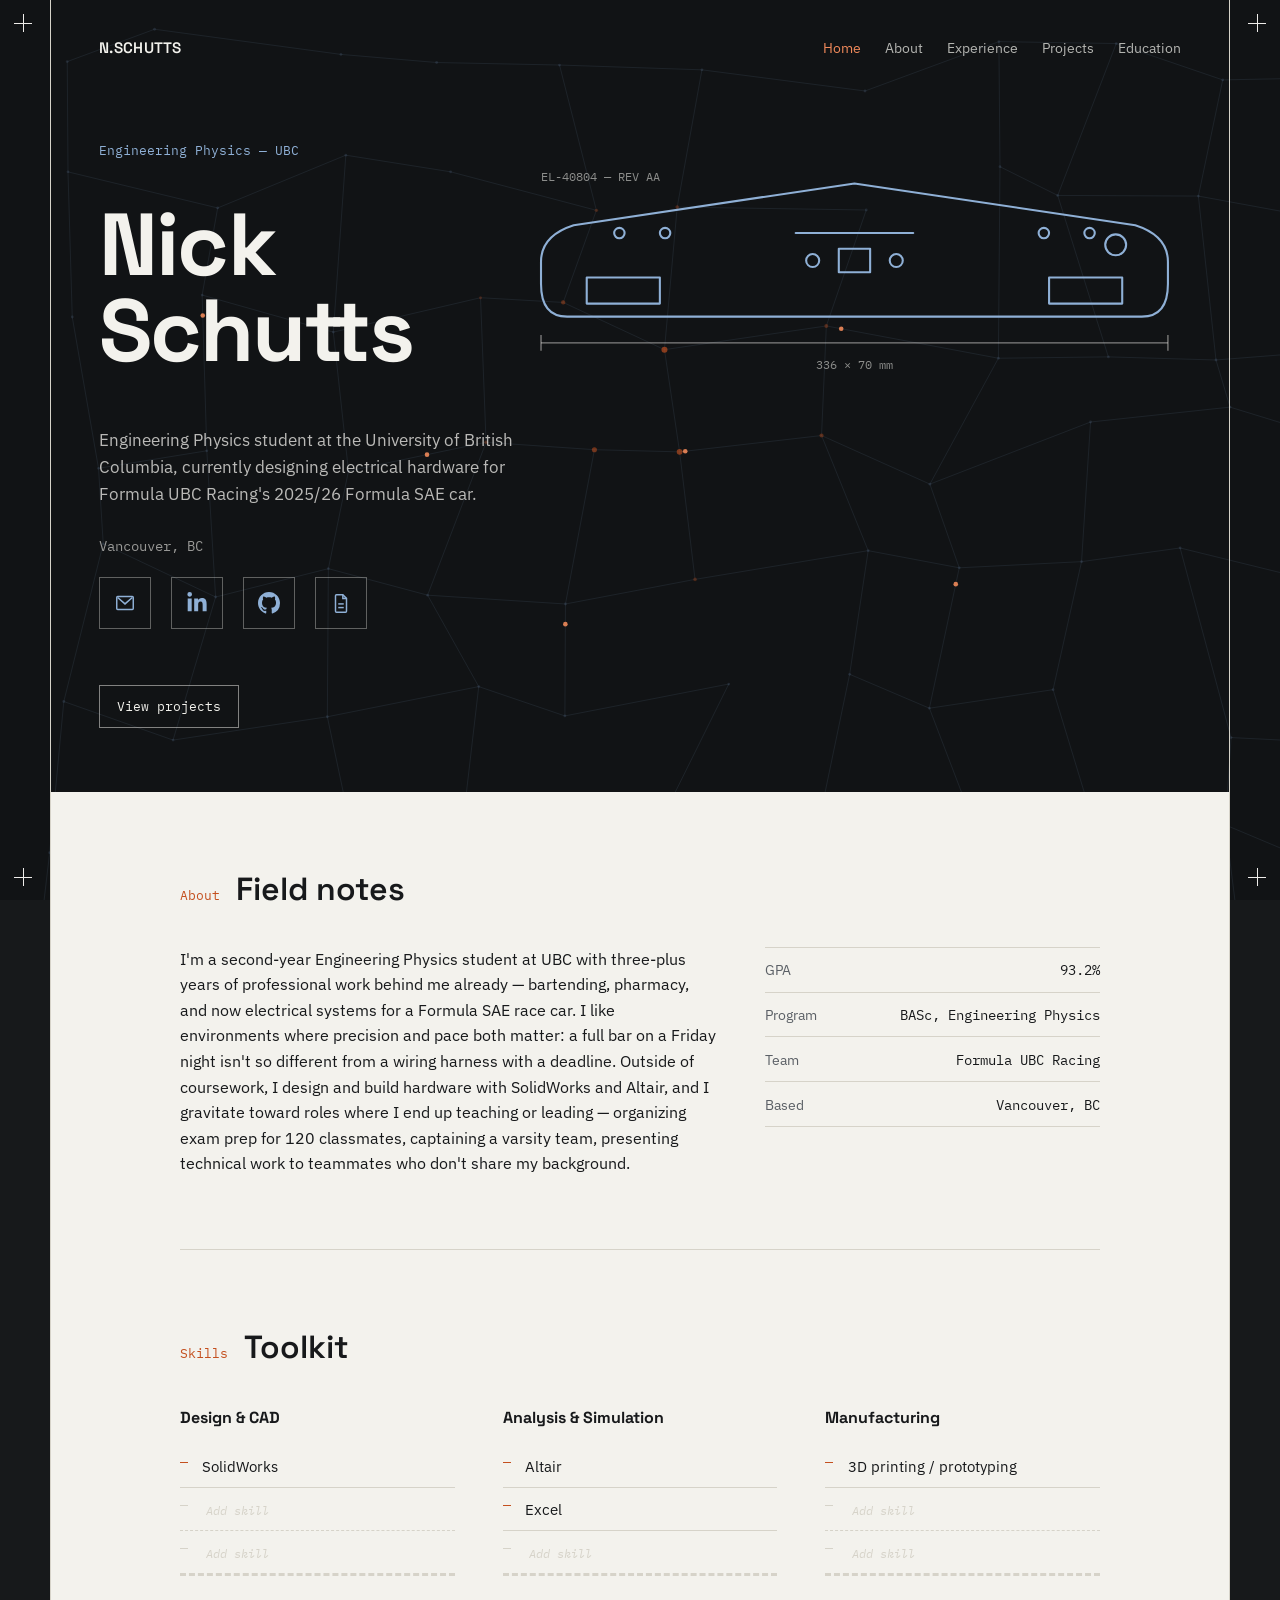
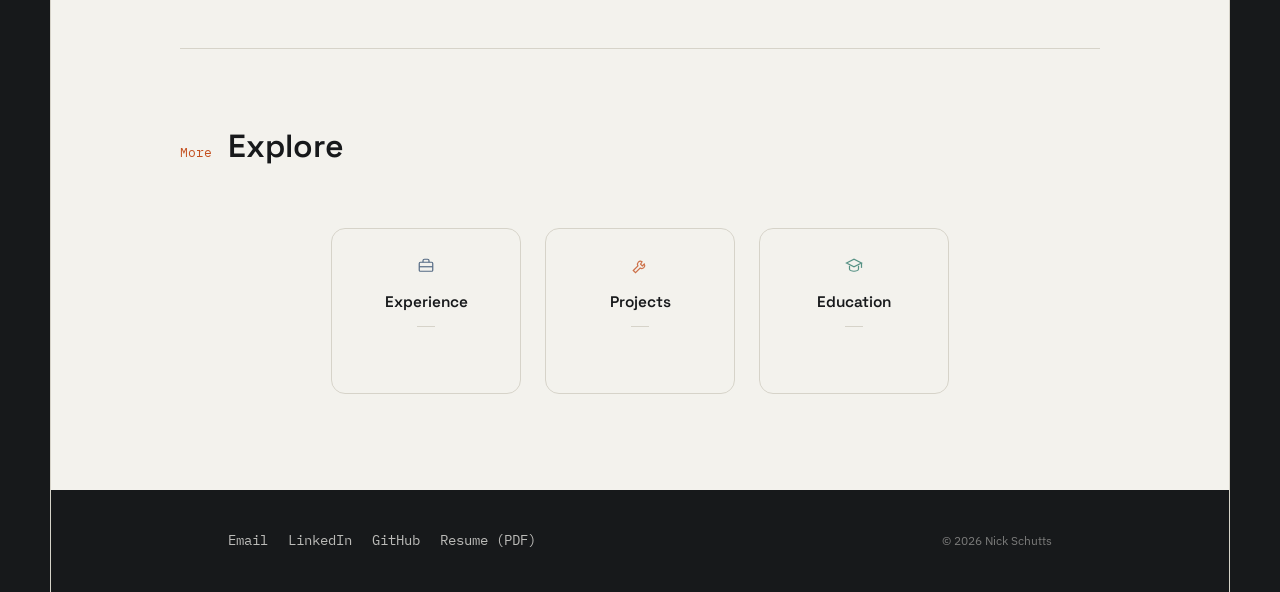
==== index.html @ 281b77dc "Framework update" ====
<!DOCTYPE html>
<html lang="en">
<head>
<meta charset="UTF-8">
<meta name="viewport" content="width=device-width, initial-scale=1.0">
<title>Nick Schutts — Engineering Physics</title>
<meta name="description" content="Nick Schutts — Engineering Physics student at UBC, Formula UBC Racing.">
<link rel="preconnect" href="https://fonts.googleapis.com">
<link rel="preconnect" href="https://fonts.gstatic.com" crossorigin>
<link href="https://fonts.googleapis.com/css2?family=Space+Grotesk:wght@400;500;600;700&family=IBM+Plex+Sans:wght@400;500;600&family=IBM+Plex+Mono:wght@400;500&display=swap" rel="stylesheet">
<link rel="stylesheet" href="style.css?v=3">
</head>
<body>

<span class="tick tl"></span>
<span class="tick tr"></span>
<span class="tick bl"></span>
<span class="tick br"></span>

<div class="sheet">

  <header class="site-header hero">
    <nav class="topnav">
      <a href="index.html" class="logo">N.SCHUTTS</a>
      <div class="navlinks">
        <a href="index.html" class="active">Home</a>
        <a href="about.html">About</a>
        <a href="experience.html">Experience</a>
        <a href="projects.html">Projects</a>
        <a href="education.html">Education</a>
      </div>
    </nav>

    <div class="hero-grid">
      <div class="hero-copy">
        <p class="eyebrow">Engineering Physics — UBC</p>
        <div class="hero-name-row">
          <h1>Nick<br>Schutts</h1>
          <div class="hero-art" aria-hidden="true">
            <svg viewBox="0 0 490 170" fill="none" xmlns="http://www.w3.org/2000/svg">
              <!-- outline traced from the plan view of EL-40804 -->
              <path class="draw" pathLength="1" d="M20,110 Q0,110 0,85 L0,68 Q0,48 25,40 L240,8 L455,40 Q480,48 480,68 L480,85 Q480,110 460,110 Z"/>
              <!-- mounting holes -->
              <circle class="draw" pathLength="1" cx="60" cy="46" r="4"/>
              <circle class="draw" pathLength="1" cx="95" cy="46" r="4"/>
              <circle class="draw" pathLength="1" cx="385" cy="46" r="4"/>
              <circle class="draw" pathLength="1" cx="420" cy="46" r="4"/>
              <!-- LED strip slot -->
              <line class="draw" pathLength="1" x1="195" y1="46" x2="285" y2="46"/>
              <!-- centre digit display -->
              <rect class="draw" pathLength="1" x="228" y="58" width="24" height="18"/>
              <!-- toggle switches -->
              <circle class="draw" pathLength="1" cx="208" cy="67" r="5"/>
              <circle class="draw" pathLength="1" cx="272" cy="67" r="5"/>
              <!-- push button -->
              <circle class="draw" pathLength="1" cx="440" cy="55" r="8"/>
              <!-- 5-digit displays, left and right -->
              <rect class="draw" pathLength="1" x="35" y="80" width="56" height="20"/>
              <rect class="draw" pathLength="1" x="389" y="80" width="56" height="20"/>

              <!-- dimensions -->
              <line x1="0" y1="130" x2="480" y2="130" class="dim" pathLength="1"/>
              <line x1="0" y1="124" x2="0" y2="136" class="dim" pathLength="1"/>
              <line x1="480" y1="124" x2="480" y2="136" class="dim" pathLength="1"/>
              <text x="240" y="150" class="dim-label" text-anchor="middle">336 &#215; 70 mm</text>
              <text x="0" y="6" class="dim-label" text-anchor="start">EL-40804 — REV AA</text>
            </svg>
          </div>
        </div>
        <p class="hero-sub">Engineering Physics student at the University of British Columbia,
          currently designing electrical hardware for Formula UBC Racing's
          2025/26 Formula SAE car.</p>
        <p class="hero-location mono">Vancouver, BC</p>
        <div class="icon-row on-dark">
          <a class="icon-link" href="mailto:nicholas.schutts@gmail.com" aria-label="Email">
            <span class="icon-box">
              <svg class="icon-stroke" viewBox="0 0 24 24"><rect x="3" y="5" width="18" height="14" rx="1"/><path d="M4 6l8 7 8-7"/></svg>
            </span>
          </a>
          <a class="icon-link" href="https://www.linkedin.com/in/nick-schutts-b05521326/" target="_blank" rel="noopener" aria-label="LinkedIn">
            <span class="icon-box">
              <svg class="icon-fill" viewBox="0 0 448 512"><path d="M100.28 448H7.4V148.9h92.88zM53.79 108.1C24.09 108.1 0 83.5 0 53.8a53.79 53.79 0 0 1 107.58 0c0 29.7-24.1 54.3-53.79 54.3zM447.9 448h-92.68V302.4c0-34.7-.7-79.2-48.29-79.2-48.29 0-55.69 37.7-55.69 76.7V448h-92.78V148.9h89.08v40.8h1.3c12.4-23.5 42.69-48.3 87.88-48.3 94 0 111.28 61.9 111.28 142.3V448z"/></svg>
            </span>
          </a>
          <a class="icon-link" href="https://github.com/nschutts" target="_blank" rel="noopener" aria-label="GitHub">
            <span class="icon-box">
              <svg class="icon-fill" viewBox="0 0 24 24"><path d="M12 0C5.37 0 0 5.37 0 12c0 5.31 3.435 9.795 8.205 11.385.6.105.825-.255.825-.57 0-.285-.015-1.23-.015-2.235-3.015.555-3.795-.735-4.035-1.41-.135-.345-.72-1.41-1.23-1.695-.42-.225-1.02-.78-.015-.795.945-.015 1.62.87 1.845 1.23 1.08 1.815 2.805 1.305 3.495.99.105-.78.42-1.305.765-1.605-2.67-.3-5.46-1.335-5.46-5.925 0-1.305.465-2.385 1.23-3.225-.12-.3-.535-1.53.12-3.18 0 0 1.005-.315 3.3 1.23.96-.27 1.98-.405 3-.405s2.04.135 3 .405c2.295-1.56 3.3-1.23 3.3-1.23.645 1.65.24 2.88.12 3.18.765.84 1.23 1.905 1.23 3.225 0 4.605-2.805 5.625-5.475 5.925.435.375.81 1.095.81 2.22 0 1.605-.015 2.895-.015 3.3 0 .315.225.69.825.57A12.02 12.02 0 0024 12c0-6.63-5.37-12-12-12z"/></svg>
            </span>
          </a>
          <a class="icon-link" href="Nick_Schutts_Resume.pdf" target="_blank" rel="noopener" aria-label="Resume">
            <span class="icon-box">
              <svg class="icon-stroke" viewBox="0 0 24 24"><path d="M7 3h7l4 4v14a1 1 0 0 1-1 1H7a1 1 0 0 1-1-1V4a1 1 0 0 1 1-1z"/><path d="M14 3v4h4"/><line x1="9" y1="13" x2="15" y2="13"/><line x1="9" y1="17" x2="15" y2="17"/></svg>
            </span>
          </a>
        </div>
        <a class="btn" href="projects.html" style="margin-top:1.5rem;">View projects</a>
      </div>
    </div>
  </header>

  <main>

    <section class="section about" id="about">
      <div class="section-head">
        <span class="section-index">About</span>
        <h2>Field notes</h2>
      </div>
      <div class="about-grid">
        <p class="about-copy">
          I'm a second-year Engineering Physics student at UBC with three-plus
          years of professional work behind me already — bartending, pharmacy,
          and now electrical systems for a Formula SAE race car. I like
          environments where precision and pace both matter: a full bar on a
          Friday night isn't so different from a wiring harness with a
          deadline. Outside of coursework, I design and build hardware with
          SolidWorks and Altair, and I gravitate toward roles where I end up
          teaching or leading — organizing exam prep for 120 classmates,
          captaining a varsity team, presenting technical work to teammates
          who don't share my background.
        </p>
        <dl class="spec-sheet">
          <div><dt>GPA</dt><dd>93.2%</dd></div>
          <div><dt>Program</dt><dd>BASc, Engineering Physics</dd></div>
          <div><dt>Team</dt><dd>Formula UBC Racing</dd></div>
          <div><dt>Based</dt><dd>Vancouver, BC</dd></div>
        </dl>
      </div>
    </section>

    <section class="section skills">
      <div class="section-head">
        <span class="section-index">Skills</span>
        <h2>Toolkit</h2>
      </div>
      <div class="skills-grid">
        <div class="skill-group">
          <h3>Design &amp; CAD</h3>
          <ul class="tick-list">
            <li>SolidWorks</li>
            <li class="tick-empty">&nbsp;</li>
            <li class="tick-empty">&nbsp;</li>
          </ul>
        </div>
        <div class="skill-group">
          <h3>Analysis &amp; Simulation</h3>
          <ul class="tick-list">
            <li>Altair</li>
            <li>Excel</li>
            <li class="tick-empty">&nbsp;</li>
          </ul>
        </div>
        <div class="skill-group">
          <h3>Manufacturing</h3>
          <ul class="tick-list">
            <li>3D printing / prototyping</li>
            <li class="tick-empty">&nbsp;</li>
            <li class="tick-empty">&nbsp;</li>
          </ul>
        </div>
      </div>
    </section>

    <section class="section explore">
      <div class="section-head">
        <span class="section-index">More</span>
        <h2>Explore</h2>
      </div>
      <div class="preview-bubbles">
        <a class="preview-bubble" href="experience.html" style="--accent:#2E4A6B; --accent-soft:rgba(46,74,107,0.18);">
          <span class="bubble-icon">
            <svg viewBox="0 0 24 24" fill="none" stroke="currentColor" stroke-width="1.6"><rect x="3" y="7" width="18" height="12" rx="1.5"/><path d="M8 7V5a2 2 0 0 1 2-2h4a2 2 0 0 1 2 2v2"/><line x1="3" y1="13" x2="21" y2="13"/></svg>
          </span>
          <h3>Experience</h3>
          <span class="bubble-rule"></span>
          <p>Bartending, pharmacy, Formula UBC.</p>
        </a>
        <a class="preview-bubble" href="projects.html" style="--accent:#C4501F; --accent-soft:rgba(196,80,31,0.18);">
          <span class="bubble-icon">
            <svg viewBox="0 0 24 24" fill="none" stroke="currentColor" stroke-width="1.6"><path d="M14.7 6.3a4 4 0 0 0-5.5 5.5L3 18l3 3 6.2-6.2a4 4 0 0 0 5.5-5.5l-2.6 2.6-2.3-2.3z"/></svg>
          </span>
          <h3>Projects</h3>
          <span class="bubble-rule"></span>
          <p>Dashboard enclosure, Two&#8209;Claw &amp; VSVB.</p>
        </a>
        <a class="preview-bubble" href="education.html" style="--accent:#2F7A6B; --accent-soft:rgba(47,122,107,0.18);">
          <span class="bubble-icon">
            <svg viewBox="0 0 24 24" fill="none" stroke="currentColor" stroke-width="1.6"><path d="M2 8l10-5 10 5-10 5-10-5z"/><path d="M6 11.5v4.5c0 1.5 3 3 6 3s6-1.5 6-3v-4.5"/><line x1="22" y1="8" x2="22" y2="14.5"/></svg>
          </span>
          <h3>Education</h3>
          <span class="bubble-rule"></span>
          <p>UBC Engineering Physics.</p>
        </a>
      </div>
    </section>

  </main>

  <footer class="site-footer">
    <div class="footer-inner">
      <div class="footer-links">
        <a href="mailto:nicholas.schutts@gmail.com">Email</a>
        <a href="https://www.linkedin.com/in/nick-schutts-b05521326/" target="_blank" rel="noopener">LinkedIn</a>
        <a href="https://github.com/nschutts" target="_blank" rel="noopener">GitHub</a>
        <a href="Nick_Schutts_Resume.pdf" target="_blank" rel="noopener">Resume (PDF)</a>
      </div>
      <p class="footnote">&copy; <span class="js-year"></span> Nick Schutts</p>
    </div>
  </footer>
</div>

<script src="script.js?v=2"></script>
</body>
</html>
---- style.css ----
/* ---------- Tokens ---------- */
:root{
  --paper: #F3F2ED;
  --ink: #17191B;
  --muted: #5B6066;
  --line: #D6D3C9;
  --blue: #2E4A6B;
  --blue-light: #8FB0D6;
  --rust: #C4501F;
  --rust-light: #F0895A;
  --max-w: 920px;
  --gap: clamp(1.5rem, 4vw, 3rem);
}

*{ box-sizing: border-box; }
html{ scroll-behavior: smooth; }

body{
  margin: 0;
  background: var(--ink);
  color: var(--ink);
  font-family: "IBM Plex Sans", -apple-system, sans-serif;
  font-size: 16px;
  line-height: 1.6;
  -webkit-font-smoothing: antialiased;
}

@media (prefers-reduced-motion: reduce){
  html{ scroll-behavior: auto; }
  *{ animation-duration: 0.001ms !important; animation-iteration-count: 1 !important; transition-duration: 0.001ms !important; }
}

a{ color: var(--blue); text-decoration-color: var(--line); text-underline-offset: 3px; }
a:hover{ color: var(--rust); }
a:focus-visible, button:focus-visible{ outline: 2px solid var(--rust); outline-offset: 3px; }

.mono{ font-family: "IBM Plex Mono", monospace; }

/* ---------- Animated background ---------- */
#bp-canvas{
  position: fixed;
  inset: 0;
  width: 100vw;
  height: 100vh;
  z-index: -1;
  display: block;
}

/* ---------- Registration marks (fixed to viewport) ---------- */
.tick{
  position: fixed;
  width: 18px;
  height: 18px;
  z-index: 50;
  mix-blend-mode: difference;
  pointer-events: none;
}
.tick::before, .tick::after{ content: ""; position: absolute; background: #fff; }
.tick::before{ width: 100%; height: 1px; top: 50%; }
.tick::after{ height: 100%; width: 1px; left: 50%; }
.tick.tl{ top: 14px; left: 14px; }
.tick.tr{ top: 14px; right: 14px; }
.tick.bl{ bottom: 14px; left: 14px; }
.tick.br{ bottom: 14px; right: 14px; }

/* ---------- Sheet frame ---------- */
.sheet{
  position: relative;
  max-width: 1180px;
  margin: 0 auto;
  border-left: 1px solid var(--line);
  border-right: 1px solid var(--line);
}

/* ---------- Dark header (shared: hero + page-header) ---------- */
.site-header{ color: var(--paper); }

.topnav{
  display: flex;
  justify-content: space-between;
  align-items: center;
  padding: 2.25rem var(--gap) 0;
  flex-wrap: wrap;
  gap: 1rem;
}
.logo{
  font-family: "Space Grotesk", sans-serif;
  font-weight: 600;
  letter-spacing: 0.02em;
  font-size: 0.95rem;
  color: var(--paper);
  text-decoration: none;
}
.navlinks{ display: flex; gap: clamp(0.9rem, 2.5vw, 1.5rem); flex-wrap: wrap; }
.navlinks a{
  font-size: 0.88rem;
  color: rgba(243,242,237,0.72);
  text-decoration: none;
}
.navlinks a:hover, .navlinks a.active{ color: var(--rust-light); }
.navlinks a.resume-link{ border: 1px solid rgba(243,242,237,0.4); padding: 0.3rem 0.6rem; color: var(--paper); }
.navlinks a.resume-link:hover{ border-color: var(--rust-light); color: var(--rust-light); }

/* Home hero */
.hero{ padding-bottom: clamp(2rem, 6vw, 4rem); }

.hero-grid{
  padding: clamp(2.5rem, 8vw, 5rem) var(--gap) 0;
}
.hero-name-row{
  display: flex;
  align-items: center;
  justify-content: space-between;
  flex-wrap: wrap;
  gap: clamp(1rem, 4vw, 2.5rem);
  margin-bottom: 1.5rem;
}
.hero-art{ flex: 1 1 460px; max-width: 640px; min-width: 320px; }

.eyebrow{
  font-family: "IBM Plex Mono", monospace;
  font-size: 0.82rem;
  color: var(--blue-light);
  margin: 0 0 0.75rem;
}

.hero-copy h1{
  font-family: "Space Grotesk", sans-serif;
  font-weight: 700;
  font-size: clamp(3rem, 8vw, 5.5rem);
  line-height: 0.98;
  letter-spacing: -0.02em;
  margin: 0;
  color: var(--paper);
}

.hero-sub{
  max-width: 46ch;
  color: rgba(243,242,237,0.75);
  font-size: 1.05rem;
  margin: 0 0 1.75rem;
}

.hero-meta{
  display: flex;
  flex-wrap: wrap;
  gap: 0.4rem 1.25rem;
  font-family: "IBM Plex Mono", monospace;
  font-size: 0.85rem;
  margin-bottom: 1.5rem;
}
.hero-meta a{ color: var(--paper); text-decoration: none; border-bottom: 1px solid rgba(243,242,237,0.35); }
.hero-meta a:hover{ color: var(--rust-light); border-color: var(--rust-light); }
.hero-meta span{ color: rgba(243,242,237,0.55); }

.hero-art svg{ width: 100%; height: auto; overflow: visible; }
.hero-art .draw{
  fill: none; stroke: var(--blue-light); stroke-width: 1.6;
  stroke-linecap: round; stroke-linejoin: round;
  stroke-dasharray: 1; stroke-dashoffset: 1;
  animation: draw-in 1.8s ease forwards;
}
.hero-art .dim{
  stroke: rgba(243,242,237,0.5); stroke-width: 1; fill: none;
  stroke-dasharray: 1; stroke-dashoffset: 1;
  animation: draw-in 1.2s ease forwards; animation-delay: 1.4s;
}
.hero-art .dim-label{
  font-family: "IBM Plex Mono", monospace; font-size: 9px;
  fill: rgba(243,242,237,0.55); opacity: 0;
  animation: fade-in 0.6s ease forwards; animation-delay: 2s;
}
@keyframes draw-in{ to{ stroke-dashoffset: 0; } }
@keyframes fade-in{ to{ opacity: 1; } }

/* Compact page header (inner pages) */
.page-header{ padding: 0 var(--gap) clamp(2.5rem, 7vw, 4rem); }
.back-link{
  display: inline-block;
  margin: 1.5rem 0 0;
  font-family: "IBM Plex Mono", monospace;
  font-size: 0.82rem;
  color: var(--blue-light);
  text-decoration: none;
}
.back-link:hover{ color: var(--rust-light); }
.page-header h1{
  font-family: "Space Grotesk", sans-serif;
  font-weight: 700;
  font-size: clamp(2.2rem, 6vw, 3.3rem);
  letter-spacing: -0.01em;
  margin: 1.25rem 0 0.6rem;
  color: var(--paper);
}
.page-header .lede{ max-width: 58ch; margin: 0; color: rgba(243,242,237,0.75); }

/* CTA buttons */
.btn-row{ display: flex; flex-wrap: wrap; gap: 0.75rem; margin-top: 0.5rem; }
.btn{
  display: inline-block;
  padding: 0.6rem 1.05rem;
  border: 1px solid rgba(243,242,237,0.5);
  font-family: "IBM Plex Mono", monospace;
  font-size: 0.82rem;
  text-decoration: none;
  color: var(--paper);
}
.btn:hover{ border-color: var(--rust-light); color: var(--rust-light); }
.btn.on-light{ border-color: var(--ink); color: var(--ink); }
.btn.on-light:hover{ border-color: var(--rust); color: var(--rust); }

/* ---------- Main content (light) ---------- */
main{ background: var(--paper); padding: 0 var(--gap); }

.section{
  max-width: var(--max-w);
  margin: 0 auto;
  padding: clamp(3rem, 7vw, 4.5rem) 0;
  border-top: 1px solid var(--line);
}
.section:first-child{ border-top: none; }

.section-head{ display: flex; align-items: baseline; gap: 1rem; margin-bottom: 2rem; }
.section-index{ font-family: "IBM Plex Mono", monospace; font-size: 0.8rem; color: var(--rust); white-space: nowrap; }
.section-head h2{ font-family: "Space Grotesk", sans-serif; font-weight: 600; font-size: clamp(1.5rem, 3vw, 2rem); margin: 0; }

/* About */
.about-grid{ display: grid; grid-template-columns: 1.6fr 1fr; gap: var(--gap); }
.about-copy{ max-width: 62ch; margin: 0; }
.spec-sheet{ margin: 0; border-top: 1px solid var(--line); }
.spec-sheet > div{ display: flex; justify-content: space-between; gap: 1rem; padding: 0.65rem 0; border-bottom: 1px solid var(--line); }
.spec-sheet dt{ color: var(--muted); font-size: 0.9rem; }
.spec-sheet dd{ margin: 0; font-family: "IBM Plex Mono", monospace; font-size: 0.9rem; text-align: right; }

/* Timeline */
.timeline{ list-style: none; margin: 0; padding: 0; }
.tl-item{ display: grid; grid-template-columns: 170px 1fr; gap: var(--gap); padding: 1.5rem 0; border-bottom: 1px solid var(--line); }
.tl-item:first-child{ padding-top: 0; }
.tl-item:last-child{ border-bottom: none; }
.tl-date{ color: var(--muted); font-size: 0.85rem; padding-top: 0.15rem; }
.tl-item.current .tl-date span{ color: var(--rust); }
.tl-body h3{ font-family: "Space Grotesk", sans-serif; margin: 0 0 0.2rem; font-size: 1.15rem; }
.tl-org{ margin: 0 0 0.6rem; color: var(--muted); font-size: 0.92rem; }
.tl-body ul{ margin: 0; padding-left: 1.1rem; }
.tl-body li{ margin-bottom: 0.35rem; }
.tl-body li:last-child{ margin-bottom: 0; }

/* Projects grid */
.projects-grid{ display: grid; grid-template-columns: repeat(auto-fill, minmax(260px, 1fr)); gap: var(--gap); }
.project-tile{
  border: 1px solid var(--line);
  text-decoration: none;
  color: var(--ink);
  display: flex;
  flex-direction: column;
  transition: border-color 0.15s ease;
  overflow: hidden;
}
.project-tile:hover{ border-color: var(--rust); }
.project-tile .thumb{ width: 100%; height: 160px; object-fit: cover; display: block; }
.thumb-placeholder{
  width: 100%;
  height: 160px;
  display: flex;
  align-items: center;
  justify-content: center;
  background: repeating-linear-gradient(45deg, var(--paper), var(--paper) 10px, #ECEAE3 10px, #ECEAE3 20px);
  border-bottom: 1px dashed var(--line);
  color: var(--muted);
  font-family: "IBM Plex Mono", monospace;
  font-size: 0.8rem;
}
.project-tile .tile-body{
  padding: 1.5rem;
  display: flex;
  flex-direction: column;
  gap: 0.9rem;
  flex-grow: 1;
}
.project-tile h3{ font-family: "Space Grotesk", sans-serif; margin: 0; font-size: 1.2rem; }
.project-tile p{ margin: 0; color: var(--muted); font-size: 0.92rem; flex-grow: 1; }
.project-tile .view-link{ font-family: "IBM Plex Mono", monospace; font-size: 0.8rem; color: var(--blue); }
.project-tile:hover .view-link{ color: var(--rust); }
.project-tile.placeholder{ color: var(--muted); border-style: dashed; }
.project-tile.placeholder:hover{ border-color: var(--line); }
.project-tile.in-progress{ border-style: dashed; }
.project-tile.in-progress:hover{ border-color: var(--rust); }

.badge-progress{
  display: inline-block;
  font-family: "IBM Plex Mono", monospace;
  font-size: 0.72rem;
  letter-spacing: 0.03em;
  border: 1px dashed var(--rust);
  color: var(--rust);
  padding: 0.2rem 0.55rem;
}
.thumb-progress{
  width: 100%;
  height: 160px;
  display: flex;
  align-items: center;
  justify-content: center;
  background: repeating-linear-gradient(45deg, var(--paper), var(--paper) 10px, #ECEAE3 10px, #ECEAE3 20px);
  border-bottom: 1px dashed var(--line);
}

/* Project detail */
.project-card{ border: 1px solid var(--line); padding: clamp(1.5rem, 4vw, 2.25rem); }
.project-card p{ margin: 0 0 1.25rem; max-width: 62ch; }
.project-card p:last-of-type{ margin-bottom: 0; }
.tag-row{ display: flex; flex-wrap: wrap; gap: 0.6rem; }
.tag{ font-family: "IBM Plex Mono", monospace; font-size: 0.78rem; border: 1px solid var(--blue); color: var(--blue); padding: 0.3rem 0.65rem; }

/* Education */
.edu-grid{ display: grid; grid-template-columns: 1fr 1fr; gap: var(--gap); }
.edu-card{ border-top: 2px solid var(--blue); padding-top: 1.1rem; }
.edu-card > span{ color: var(--muted); font-size: 0.85rem; }
.edu-card h3{ font-family: "Space Grotesk", sans-serif; margin: 0.4rem 0 0.15rem; font-size: 1.1rem; }
.edu-card ul{ margin: 0.6rem 0 0; padding-left: 1.1rem; }
.edu-card li{ margin-bottom: 0.3rem; }

/* Skills */
.skills-grid{ display: grid; grid-template-columns: repeat(3, 1fr); gap: var(--gap); }
.skill-group h3{ font-family: "Space Grotesk", sans-serif; font-size: 1rem; margin: 0 0 0.9rem; }
.tick-list{ list-style: none; margin: 0; padding: 0; }
.tick-list li{ padding: 0.55rem 0 0.55rem 1.4rem; border-bottom: 1px solid var(--line); position: relative; font-size: 0.95rem; break-inside: avoid; }
.tick-list li::before{ content: ""; position: absolute; left: 0; top: 1.05rem; width: 8px; height: 1px; background: var(--rust); }
.tick-list li:last-child{ border-bottom: none; }
.tick-list li.tick-empty{ border-bottom-style: dashed; border-color: var(--line); color: var(--muted); }
.tick-list li.tick-empty::before{ background: var(--line); }
.tick-list li.tick-empty::after{
  content: "Add skill";
  font-family: "IBM Plex Mono", monospace;
  font-size: 0.78rem;
  color: var(--line);
  font-style: italic;
}

/* Icon links (used on the home hero) */
.hero-location{ color: rgba(243,242,237,0.6); font-size: 0.85rem; margin: 0 0 1.25rem; }

.icon-row{ display: flex; flex-wrap: wrap; gap: 1.25rem; margin: 0 0 2rem; }
.icon-link{
  display: flex;
  align-items: center;
  justify-content: center;
  text-decoration: none;
  color: var(--muted);
}
.icon-link .icon-box{
  width: 52px;
  height: 52px;
  border: 1px solid var(--line);
  display: flex;
  align-items: center;
  justify-content: center;
  transition: border-color 0.2s ease;
}
.icon-link svg{ width: 22px; height: 22px; }
.icon-link svg.icon-stroke{ fill: none; stroke: var(--blue); stroke-width: 1.6; }
.icon-link svg.icon-fill{ fill: var(--blue); stroke: none; }
.icon-link:hover .icon-box{ border-color: var(--rust); }
.icon-link:hover svg.icon-stroke{ stroke: var(--rust); }
.icon-link:hover svg.icon-fill{ fill: var(--rust); }

.icon-row.on-dark .icon-box{ border-color: rgba(243,242,237,0.35); }
.icon-row.on-dark svg.icon-stroke{ stroke: var(--blue-light); }
.icon-row.on-dark svg.icon-fill{ fill: var(--blue-light); }
.icon-row.on-dark .icon-link:hover .icon-box{ border-color: var(--rust-light); }
.icon-row.on-dark .icon-link:hover svg.icon-stroke{ stroke: var(--rust-light); }
.icon-row.on-dark .icon-link:hover svg.icon-fill{ fill: var(--rust-light); }

/* ---------- Preview bubbles (home, bottom) ----------
   Pure transform-based expansion: scale never affects layout flow, so
   siblings and the rest of the page never shift. Kept deliberately light —
   a thin accent color and a small lift, nothing heavy or saturated.
   Each bubble sets --accent inline so one ruleset drives three colors. */
.preview-bubbles{
  display: flex;
  flex-wrap: wrap;
  justify-content: center;
  gap: 1.5rem;
  padding: 1.5rem 0;
}
.preview-bubble{
  position: relative;
  width: 190px;
  padding: 1.5rem 1.25rem;
  border-radius: 14px;
  background: var(--paper);
  border: 1px solid var(--line);
  text-align: center;
  text-decoration: none;
  color: var(--ink);
  transform-origin: center;
  transition: transform 0.25s ease, box-shadow 0.25s ease, border-color 0.25s ease;
}
.bubble-icon{
  display: flex;
  align-items: center;
  justify-content: center;
  width: 26px;
  height: 26px;
  margin: 0 auto 0.7rem;
  color: var(--accent);
  opacity: 0.8;
  transition: opacity 0.25s ease;
}
.bubble-icon svg{ width: 18px; height: 18px; }
.preview-bubble h3{
  margin: 0;
  font-family: "Space Grotesk", sans-serif;
  font-weight: 600;
  font-size: 0.96rem;
}
.bubble-rule{
  display: block;
  width: 18px;
  height: 1px;
  background: var(--line);
  margin: 0.7rem auto 0;
  transition: width 0.25s ease, background 0.25s ease;
}
.preview-bubble p{
  margin: 0.55rem 0 0;
  font-size: 0.74rem;
  line-height: 1.4;
  color: var(--muted);
  min-height: 2.8em;
  opacity: 0;
  transform: translateY(3px);
  transition: opacity 0.25s ease, transform 0.25s ease;
}
.preview-bubble:hover,
.preview-bubble:focus-visible{
  transform: scale(1.04);
  border-color: var(--accent);
  box-shadow: 0 10px 22px -8px var(--accent-soft);
  z-index: 5;
}
.preview-bubble:hover .bubble-icon,
.preview-bubble:focus-visible .bubble-icon{ opacity: 1; }
.preview-bubble:hover .bubble-rule,
.preview-bubble:focus-visible .bubble-rule{ width: 28px; background: var(--accent); }
.preview-bubble:hover p,
.preview-bubble:focus-visible p{ opacity: 1; transform: translateY(0); }

/* ---------- Footer ---------- */
.site-footer{ background: var(--ink); color: var(--paper); }
.footer-inner{ max-width: var(--max-w); margin: 0 auto; padding: 2.5rem var(--gap); display: flex; flex-wrap: wrap; justify-content: space-between; gap: 1.5rem; align-items: center; }
.footer-links{ display: flex; flex-wrap: wrap; gap: 0.5rem 1.25rem; font-family: "IBM Plex Mono", monospace; font-size: 0.85rem; }
.footer-links a{ color: rgba(243,242,237,0.75); text-decoration: none; }
.footer-links a:hover{ color: var(--rust-light); }
.footnote{ margin: 0; font-size: 0.78rem; color: rgba(243,242,237,0.45); }

/* ---------- Photo gallery + lightbox ---------- */
.gallery{
  display: grid;
  grid-template-columns: repeat(auto-fit, minmax(230px, 1fr));
  gap: 1.25rem;
  margin: 0 0 2rem;
}
.gallery figure{ margin: 0; border: 1px solid var(--line); }
.gallery img{ display: block; width: 100%; height: 220px; object-fit: cover; cursor: zoom-in; }
.gallery figcaption{
  padding: 0.6rem 0.85rem;
  font-family: "IBM Plex Mono", monospace;
  font-size: 0.78rem;
  color: var(--muted);
  border-top: 1px solid var(--line);
}
.gallery .feature{ grid-column: 1 / -1; }
.gallery .feature img{ height: 340px; }

.lightbox-overlay{
  position: fixed;
  inset: 0;
  background: rgba(23,25,27,0.92);
  display: flex;
  align-items: center;
  justify-content: center;
  padding: 4vh 4vw;
  z-index: 200;
  opacity: 0;
  pointer-events: none;
  transition: opacity 0.2s ease;
  cursor: zoom-out;
}
.lightbox-overlay.active{ opacity: 1; pointer-events: auto; }
.lightbox-overlay img{
  max-width: 100%;
  max-height: 100%;
  border: 1px solid rgba(243,242,237,0.2);
}

/* Drawing viewer block on project pages */
.drawing-block{ border: 1px solid var(--line); margin: 0 0 2rem; }
.drawing-block img{ display: block; width: 100%; cursor: zoom-in; }
.drawing-block .drawing-foot{
  display: flex;
  justify-content: space-between;
  align-items: center;
  flex-wrap: wrap;
  gap: 0.75rem;
  padding: 0.75rem 1rem;
  border-top: 1px solid var(--line);
  font-family: "IBM Plex Mono", monospace;
  font-size: 0.8rem;
  color: var(--muted);
}
.drawing-block .drawing-foot a{ color: var(--blue); }

/* ---------- Responsive ---------- */
@media (max-width: 800px){
  .about-grid, .edu-grid, .skills-grid{ grid-template-columns: 1fr; }
  .tl-item{ grid-template-columns: 1fr; gap: 0.4rem; }
  .topnav{ flex-direction: column; align-items: flex-start; }
  .navlinks{ font-size: 0.85rem; row-gap: 0.5rem; }
  .preview-bubbles{ gap: 1.25rem; padding: 1.25rem 0; }
  .preview-bubble{ width: 100%; max-width: 260px; }
}
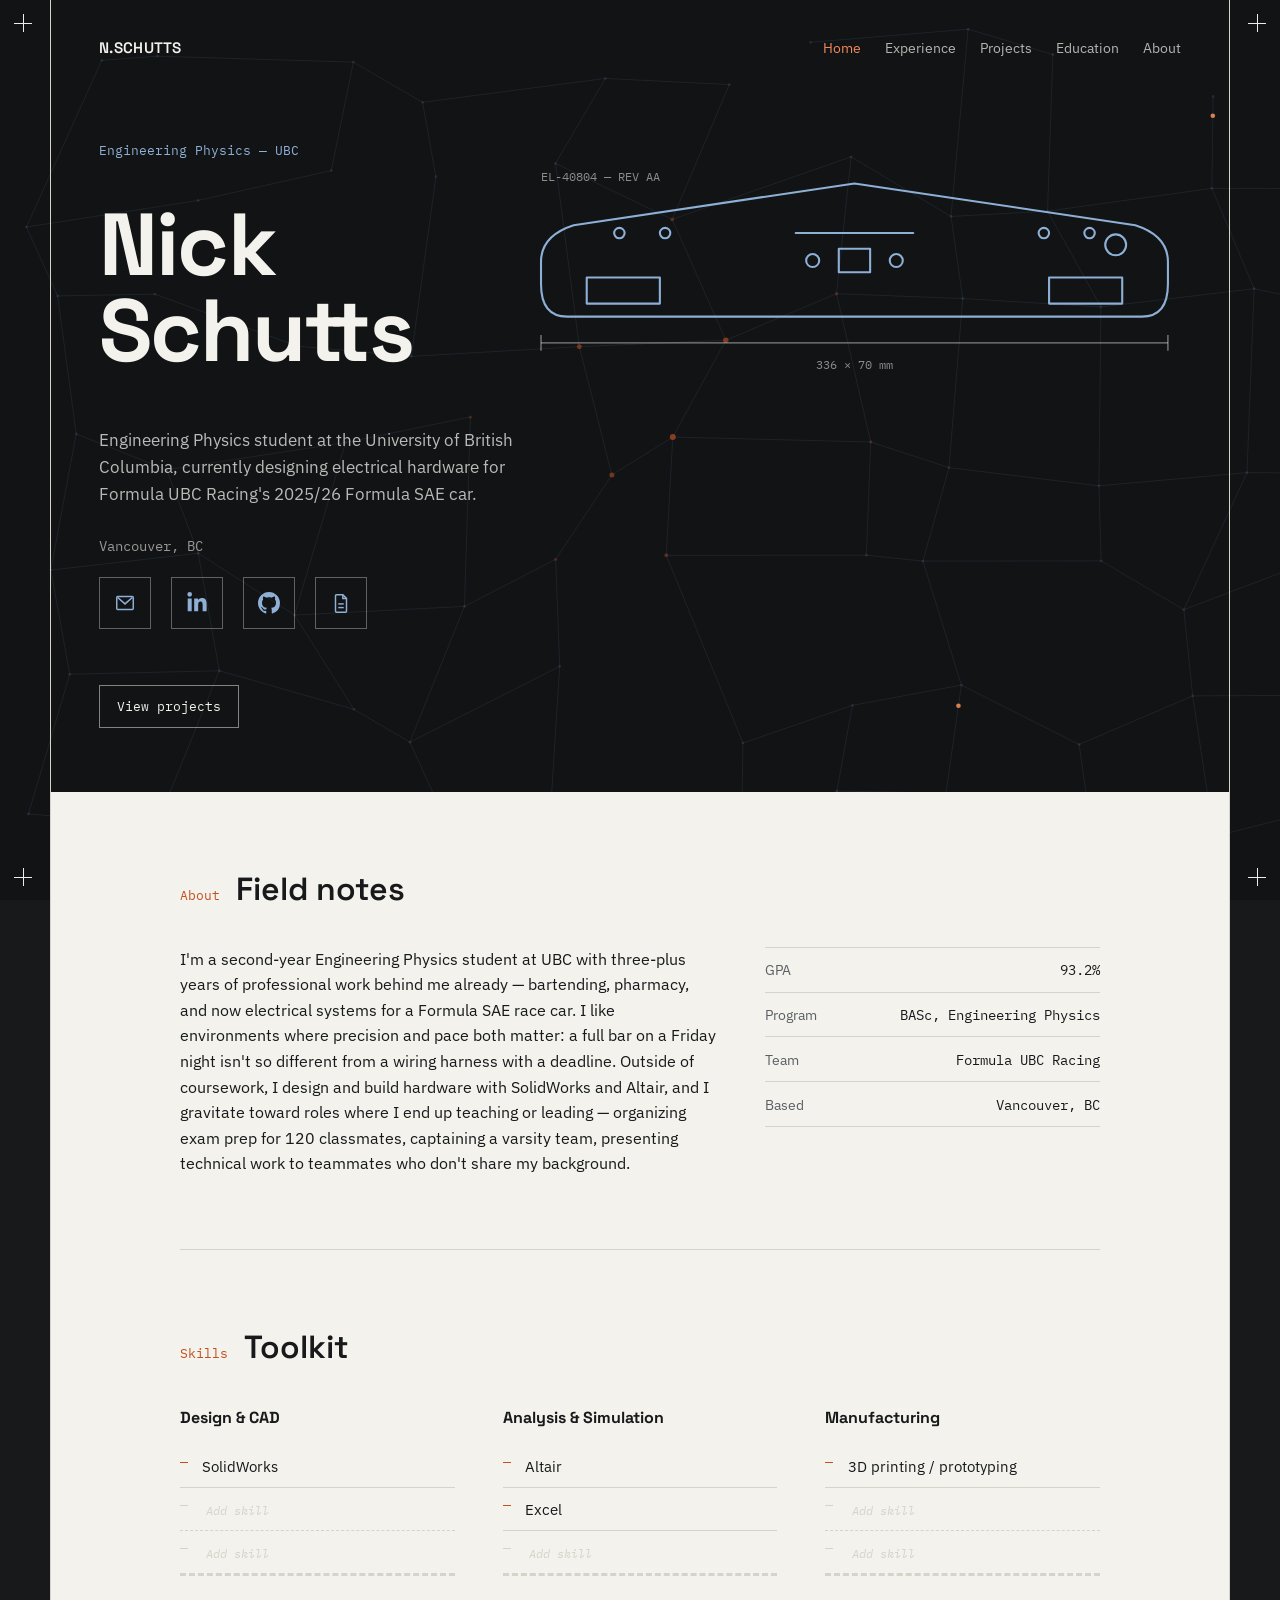
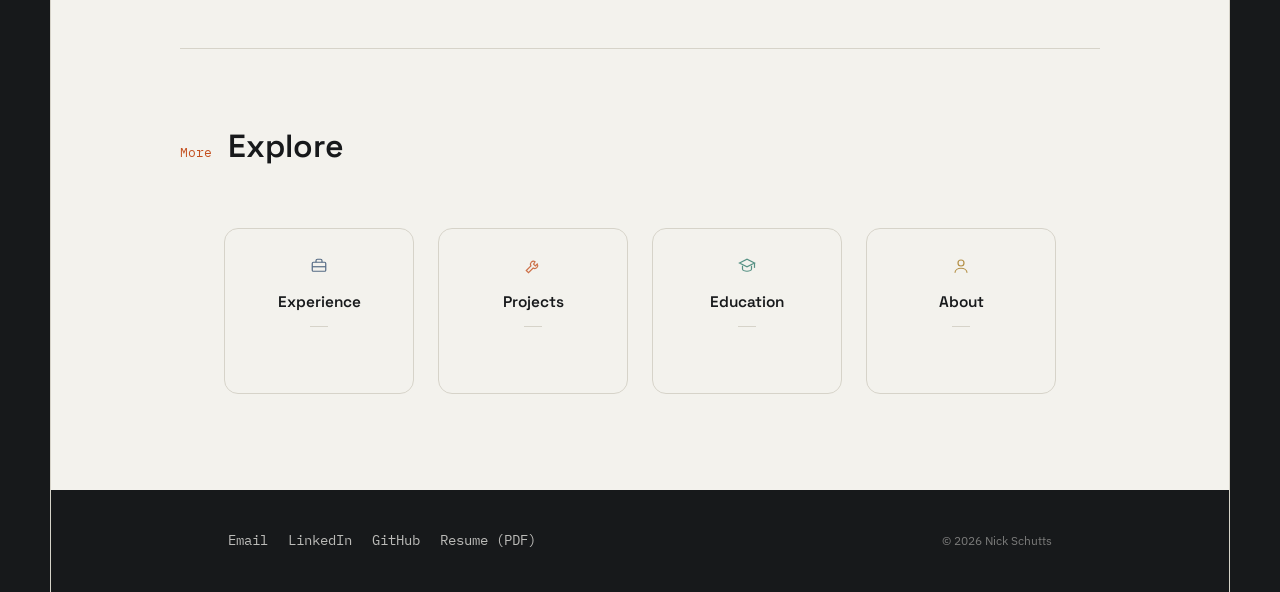
==== commit e152fccf: "Framework update" ====
--- a/index.html
+++ b/index.html
@@ -24,10 +24,10 @@
       <a href="index.html" class="logo">N.SCHUTTS</a>
       <div class="navlinks">
         <a href="index.html" class="active">Home</a>
-        <a href="about.html">About</a>
         <a href="experience.html">Experience</a>
         <a href="projects.html">Projects</a>
         <a href="education.html">Education</a>
+        <a href="about.html">About</a>
       </div>
     </nav>
 
@@ -190,6 +190,14 @@
           <span class="bubble-rule"></span>
           <p>UBC Engineering Physics.</p>
         </a>
+        <a class="preview-bubble" href="about.html" style="--accent:#A6791F; --accent-soft:rgba(166,121,31,0.18);">
+          <span class="bubble-icon">
+            <svg viewBox="0 0 24 24" fill="none" stroke="currentColor" stroke-width="1.6"><circle cx="12" cy="8" r="4"/><path d="M4 21c0-4 4-6 8-6s8 2 8 6"/></svg>
+          </span>
+          <h3>About</h3>
+          <span class="bubble-rule"></span>
+          <p>A bit more about me.</p>
+        </a>
       </div>
     </section>
 
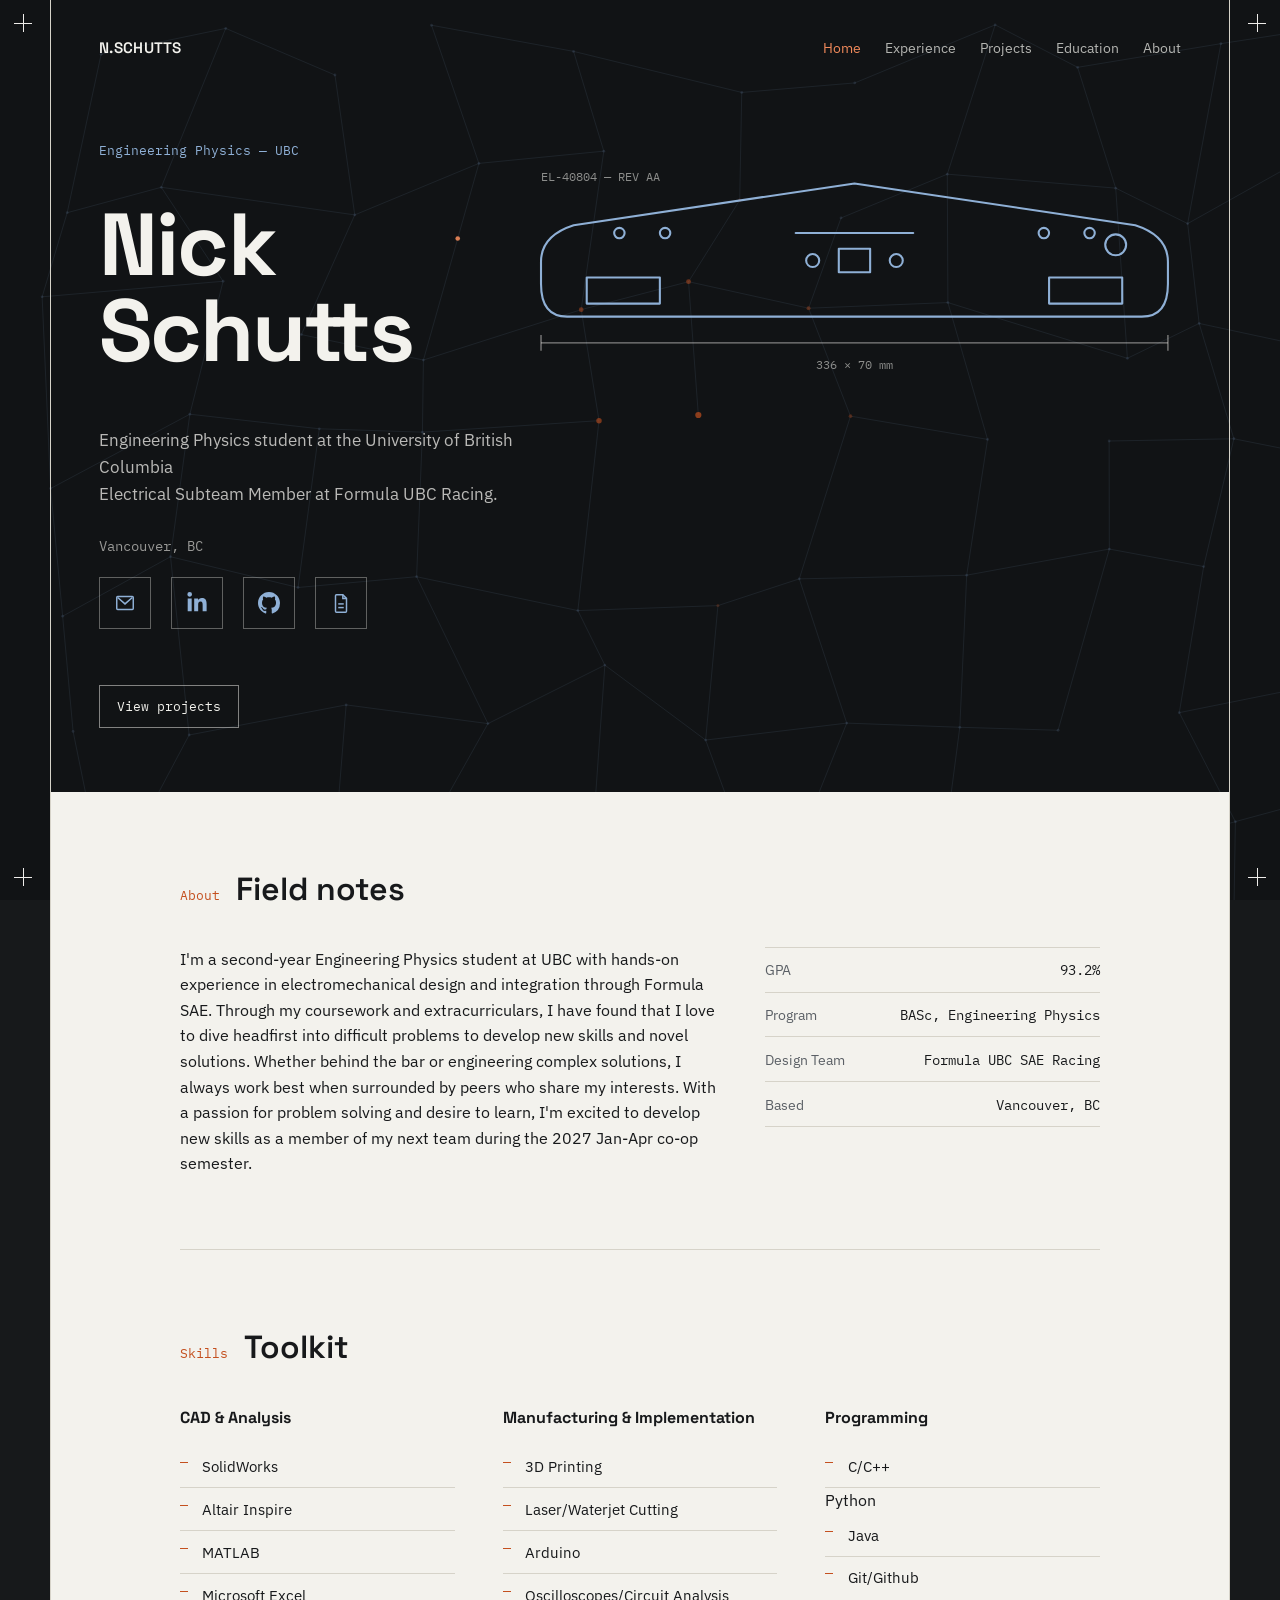
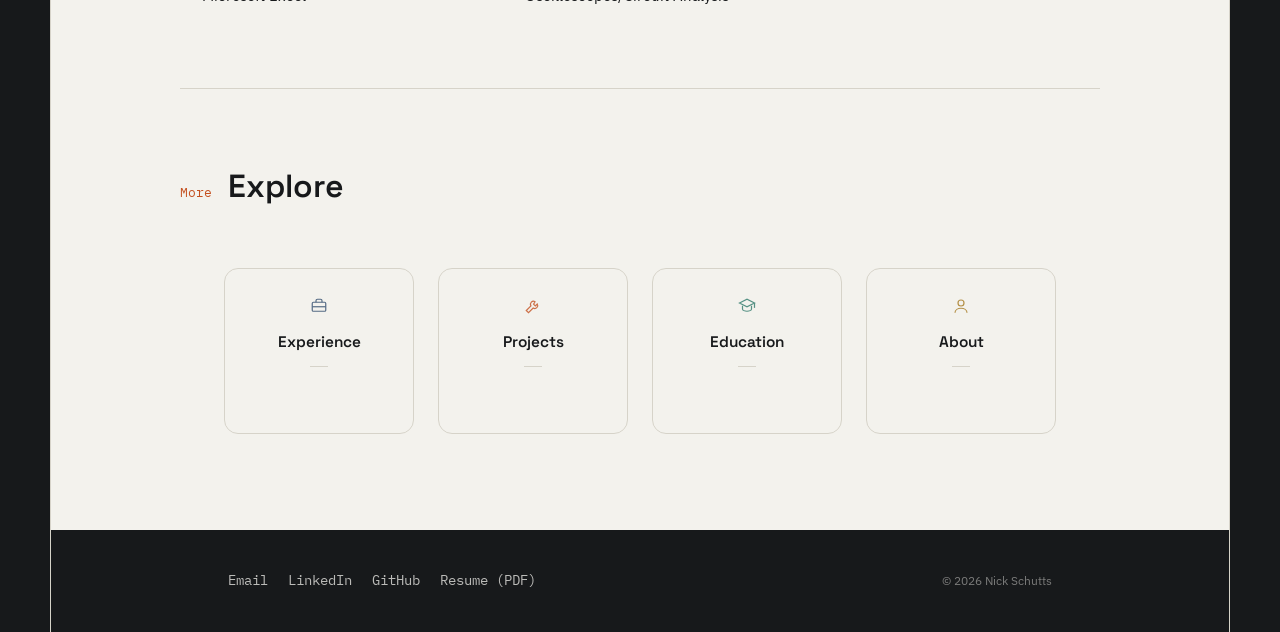
==== commit e8895ba4: "Home page update" ====
--- a/index.html
+++ b/index.html
@@ -67,9 +67,9 @@
             </svg>
           </div>
         </div>
-        <p class="hero-sub">Engineering Physics student at the University of British Columbia,
-          currently designing electrical hardware for Formula UBC Racing's
-          2025/26 Formula SAE car.</p>
+        <p class="hero-sub">Engineering Physics student at the University of British Columbia<br>
+          Electrical Subteam Member at Formula UBC Racing.
+          </p>
         <p class="hero-location mono">Vancouver, BC</p>
         <div class="icon-row on-dark">
           <a class="icon-link" href="mailto:nicholas.schutts@gmail.com" aria-label="Email">
@@ -107,21 +107,19 @@
       </div>
       <div class="about-grid">
         <p class="about-copy">
-          I'm a second-year Engineering Physics student at UBC with three-plus
-          years of professional work behind me already — bartending, pharmacy,
-          and now electrical systems for a Formula SAE race car. I like
-          environments where precision and pace both matter: a full bar on a
-          Friday night isn't so different from a wiring harness with a
-          deadline. Outside of coursework, I design and build hardware with
-          SolidWorks and Altair, and I gravitate toward roles where I end up
-          teaching or leading — organizing exam prep for 120 classmates,
-          captaining a varsity team, presenting technical work to teammates
-          who don't share my background.
+          I'm a second-year Engineering Physics student at UBC with hands-on 
+          experience in electromechanical design and integration through Formula SAE. 
+          Through my coursework and extracurriculars, I have found that I love to dive
+          headfirst into difficult problems to develop new skills and novel solutions.
+          Whether behind the bar or engineering complex solutions, I always work best 
+          when surrounded by peers who share my interests. With a passion for problem solving 
+          and desire to learn, I'm excited to develop new skills as a member of my next team
+          during the 2027 Jan-Apr co-op semester.
         </p>
         <dl class="spec-sheet">
           <div><dt>GPA</dt><dd>93.2%</dd></div>
           <div><dt>Program</dt><dd>BASc, Engineering Physics</dd></div>
-          <div><dt>Team</dt><dd>Formula UBC Racing</dd></div>
+          <div><dt>Design Team</dt><dd>Formula UBC SAE Racing</dd></div>
           <div><dt>Based</dt><dd>Vancouver, BC</dd></div>
         </dl>
       </div>
@@ -134,27 +132,30 @@
       </div>
       <div class="skills-grid">
         <div class="skill-group">
-          <h3>Design &amp; CAD</h3>
+          <h3>CAD &amp; Analysis</h3>
           <ul class="tick-list">
             <li>SolidWorks</li>
-            <li class="tick-empty">&nbsp;</li>
-            <li class="tick-empty">&nbsp;</li>
+            <li>Altair Inspire</li>
+            <li>MATLAB</li>
+            <li>Microsoft Excel</li>
           </ul>
         </div>
         <div class="skill-group">
-          <h3>Analysis &amp; Simulation</h3>
+          <h3>Manufacturing &amp; Implementation</h3>
           <ul class="tick-list">
-            <li>Altair</li>
-            <li>Excel</li>
-            <li class="tick-empty">&nbsp;</li>
+            <li>3D Printing</li>
+            <li>Laser/Waterjet Cutting</li>
+            <li>Arduino</li>
+            <li>Oscilloscopes/Circuit Analysis</li>
           </ul>
         </div>
         <div class="skill-group">
-          <h3>Manufacturing</h3>
+          <h3>Programming</h3>
           <ul class="tick-list">
-            <li>3D printing / prototyping</li>
-            <li class="tick-empty">&nbsp;</li>
-            <li class="tick-empty">&nbsp;</li>
+            <li>C/C++</li>
+            </li>Python</li>
+            <li>Java</li>
+            <li>Git/Github</li>
           </ul>
         </div>
       </div>
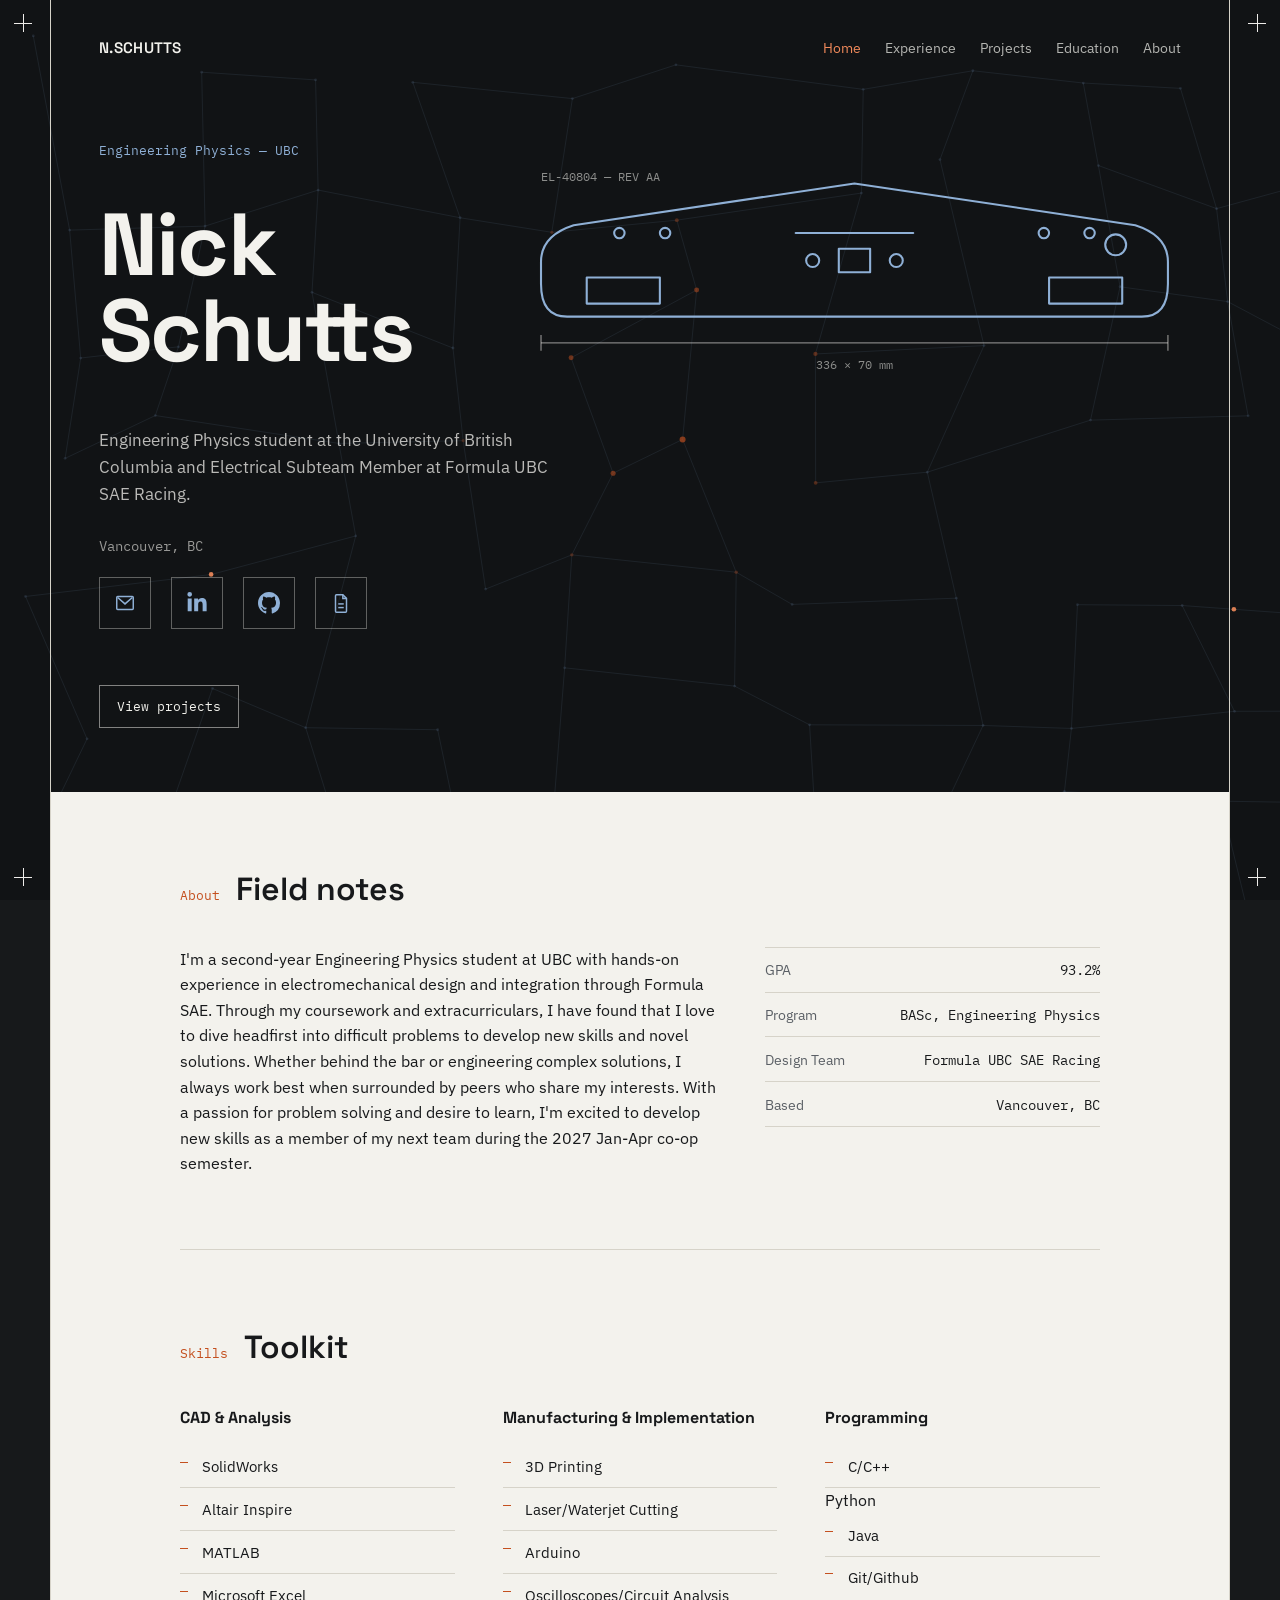
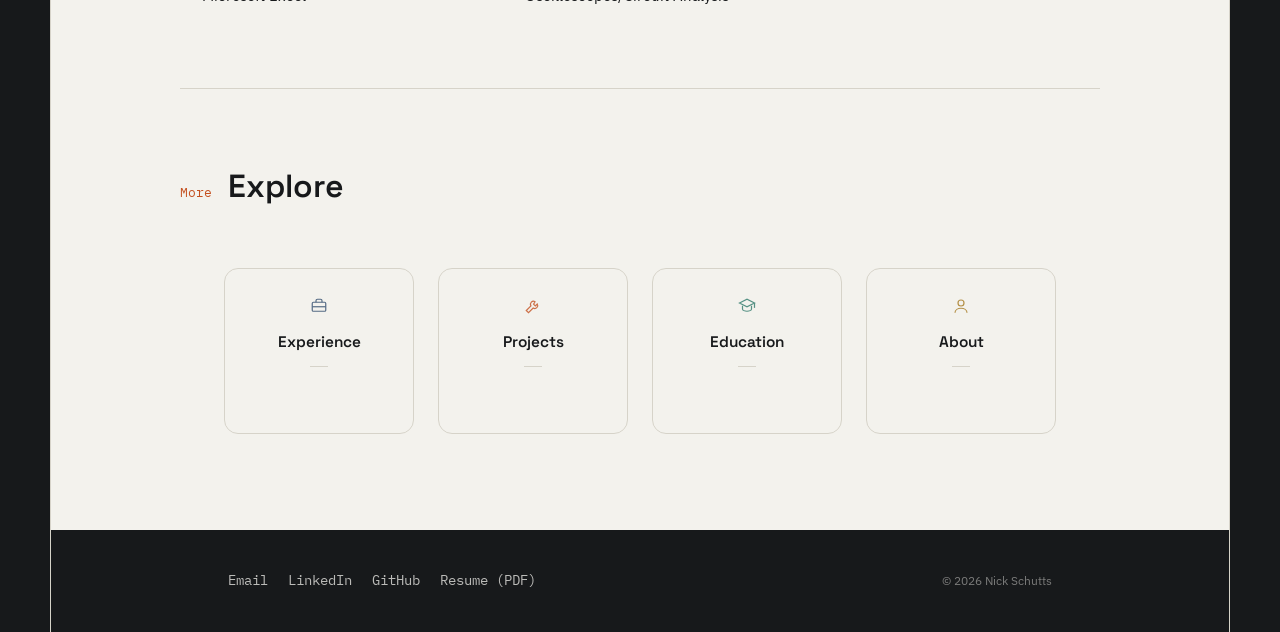
==== commit 828ff9d1: "Home page revision Updated the hero-sub paragraph to include 'SAE' in the team name and improved tex" ====
--- a/index.html
+++ b/index.html
@@ -67,8 +67,9 @@
             </svg>
           </div>
         </div>
-        <p class="hero-sub">Engineering Physics student at the University of British Columbia<br>
-          Electrical Subteam Member at Formula UBC Racing.
+        <p class="hero-sub">Engineering Physics student at 
+          the University of British Columbia and
+          Electrical Subteam Member at Formula UBC SAE Racing.
           </p>
         <p class="hero-location mono">Vancouver, BC</p>
         <div class="icon-row on-dark">
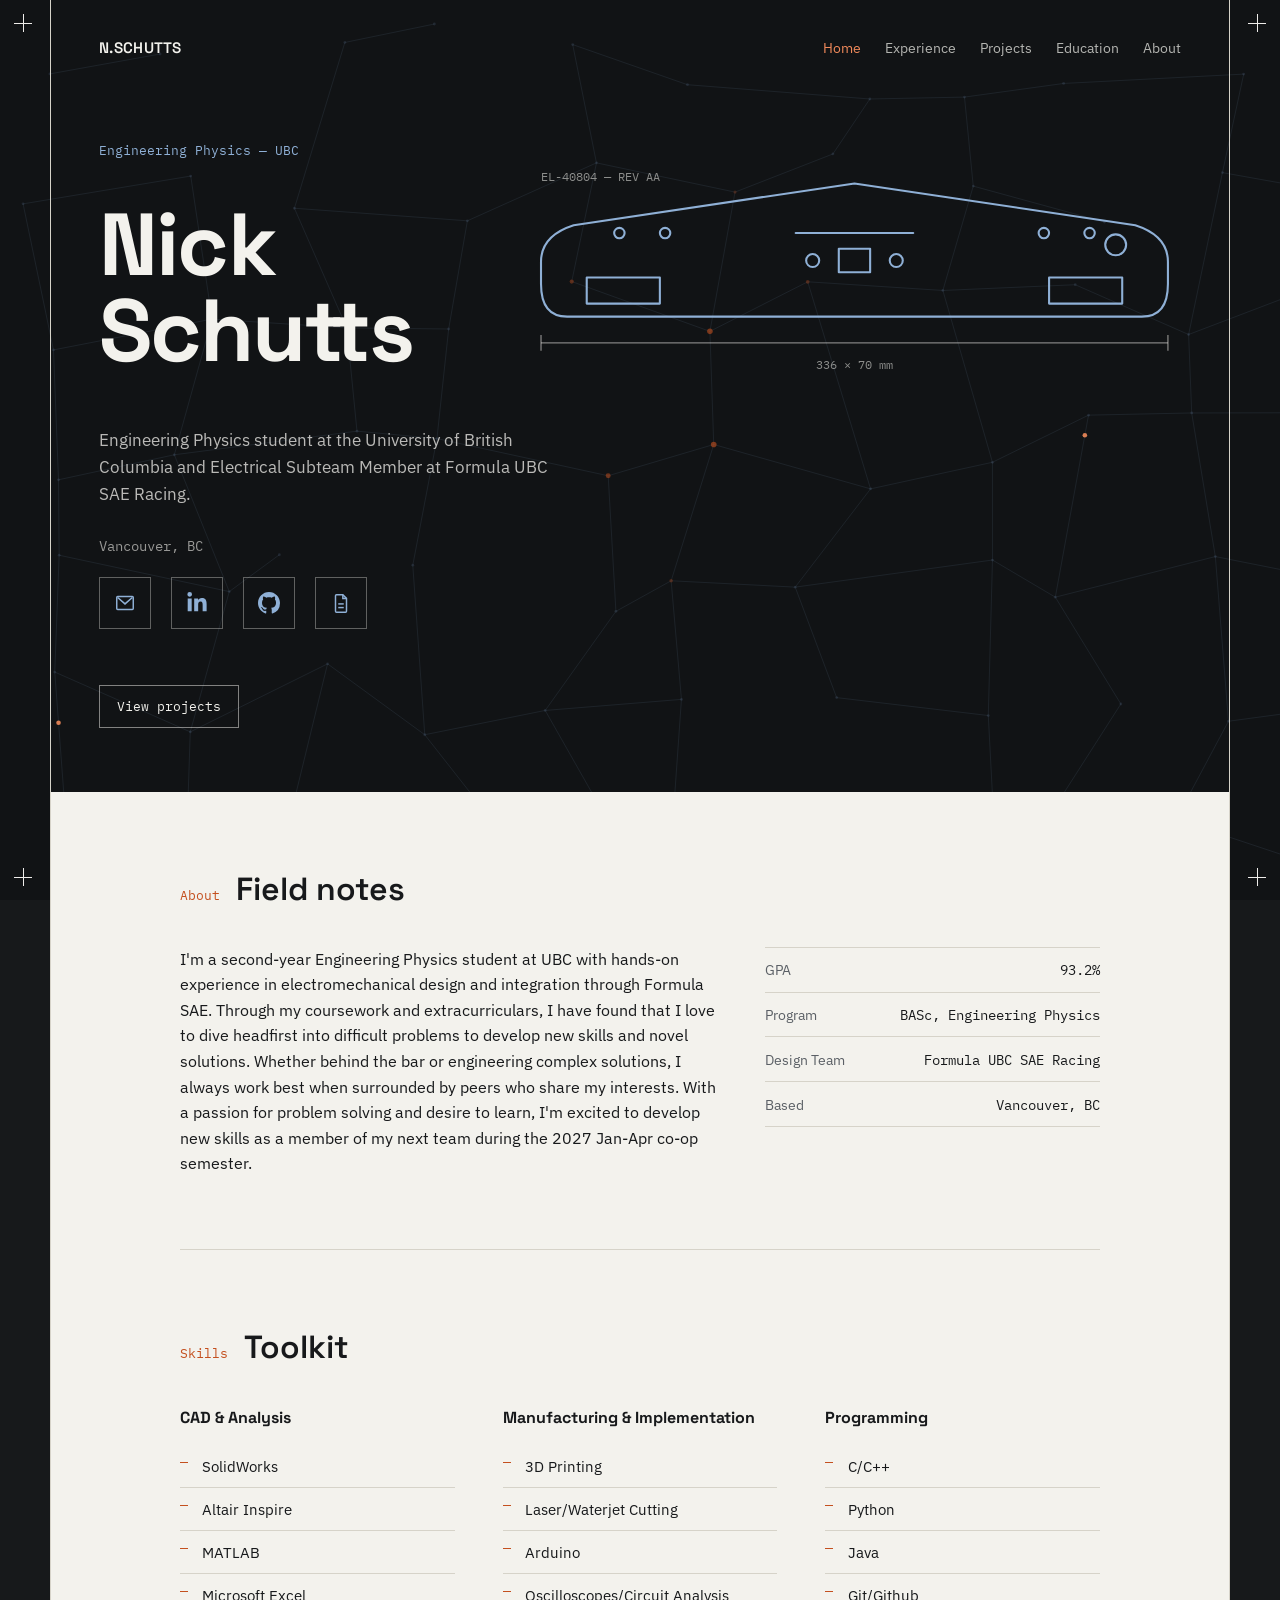
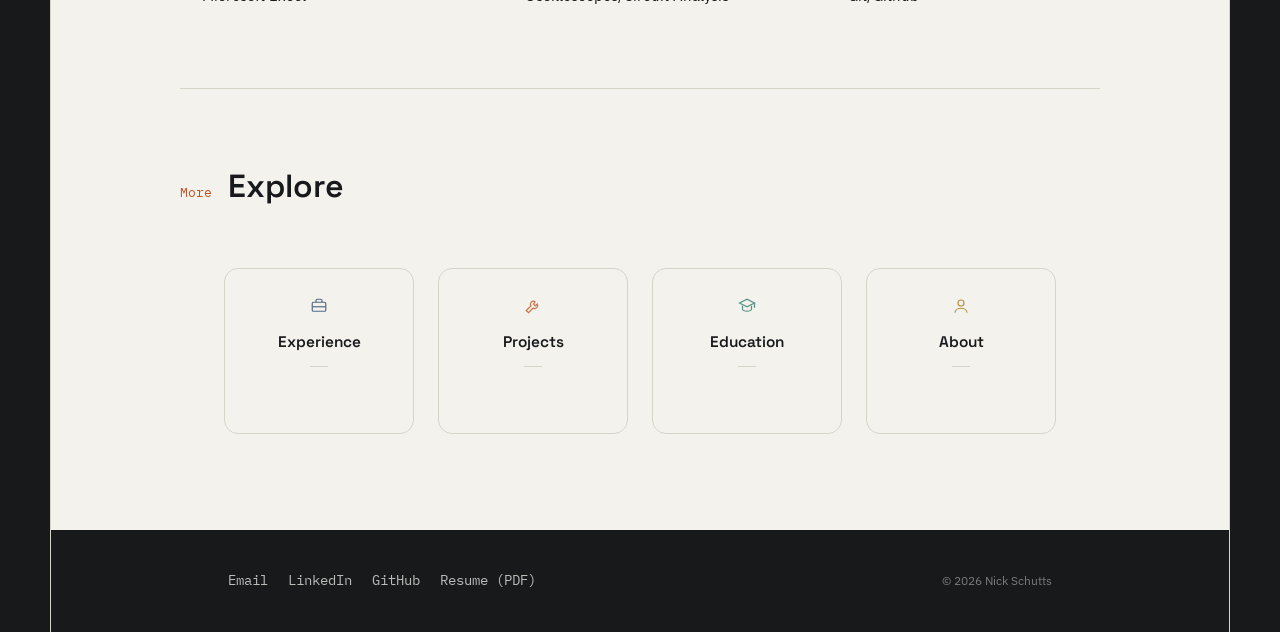
==== commit 8f5789b7: "Revision to homepage Formatting error fixed" ====
--- a/index.html
+++ b/index.html
@@ -154,7 +154,7 @@
           <h3>Programming</h3>
           <ul class="tick-list">
             <li>C/C++</li>
-            </li>Python</li>
+            <li>Python</li>
             <li>Java</li>
             <li>Git/Github</li>
           </ul>
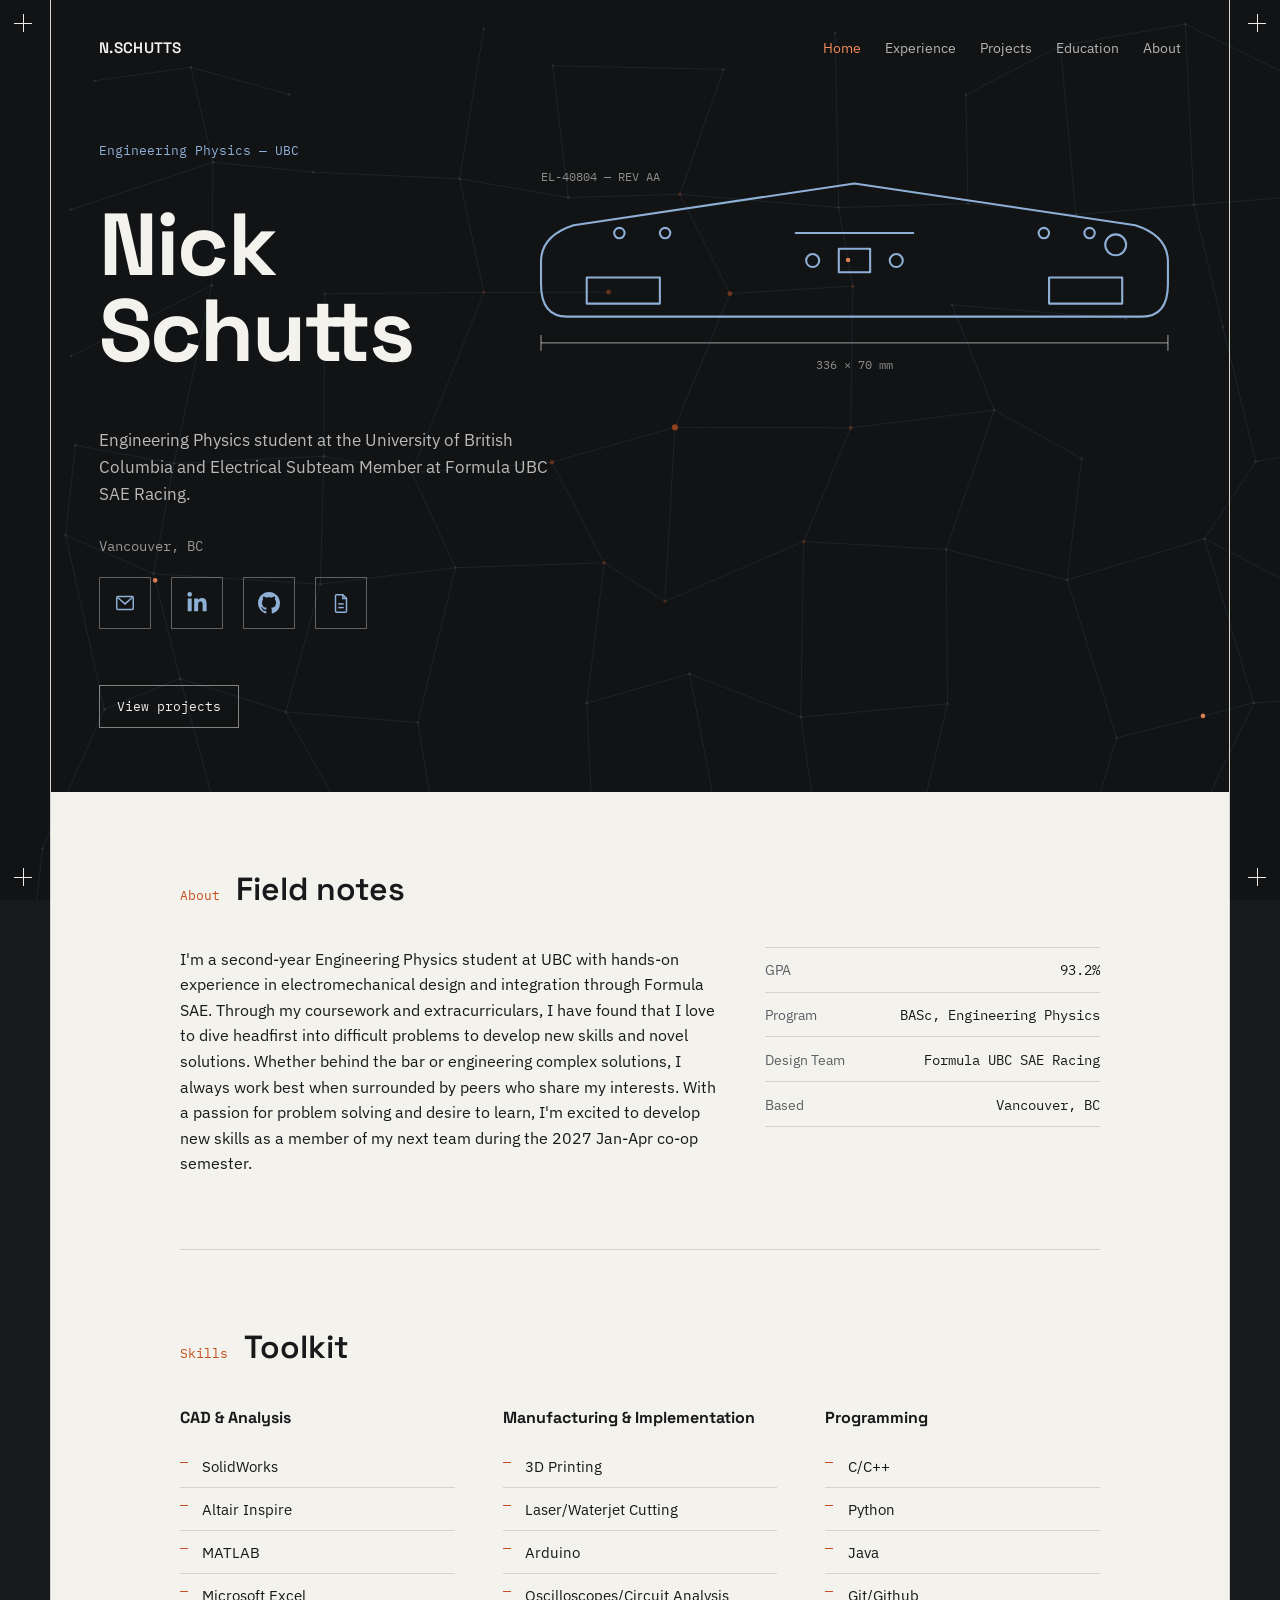
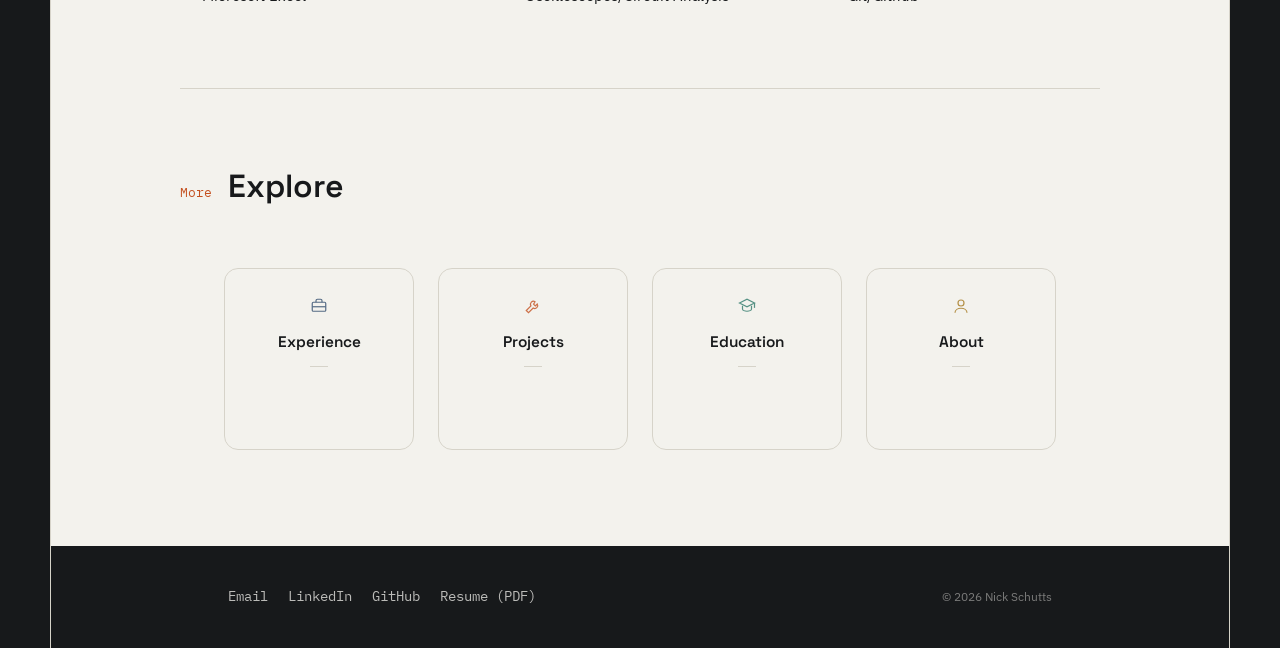
==== commit 324bab05: "Revision to homepage Updated text bubbles" ====
--- a/index.html
+++ b/index.html
@@ -174,7 +174,7 @@
           </span>
           <h3>Experience</h3>
           <span class="bubble-rule"></span>
-          <p>Bartending, pharmacy, Formula UBC.</p>
+          <p>Bartending, Pharmacy, Motorsport.</p>
         </a>
         <a class="preview-bubble" href="projects.html" style="--accent:#C4501F; --accent-soft:rgba(196,80,31,0.18);">
           <span class="bubble-icon">
@@ -182,7 +182,7 @@
           </span>
           <h3>Projects</h3>
           <span class="bubble-rule"></span>
-          <p>Dashboard enclosure, Two&#8209;Claw &amp; VSVB.</p>
+          <p>Dashboard Enclosure, Autonomous Claw &amp; PCB Validation Board.</p>
         </a>
         <a class="preview-bubble" href="education.html" style="--accent:#2F7A6B; --accent-soft:rgba(47,122,107,0.18);">
           <span class="bubble-icon">
@@ -190,7 +190,7 @@
           </span>
           <h3>Education</h3>
           <span class="bubble-rule"></span>
-          <p>UBC Engineering Physics.</p>
+          <p>UBC Engineering Physics, Waldorf Background.</p>
         </a>
         <a class="preview-bubble" href="about.html" style="--accent:#A6791F; --accent-soft:rgba(166,121,31,0.18);">
           <span class="bubble-icon">
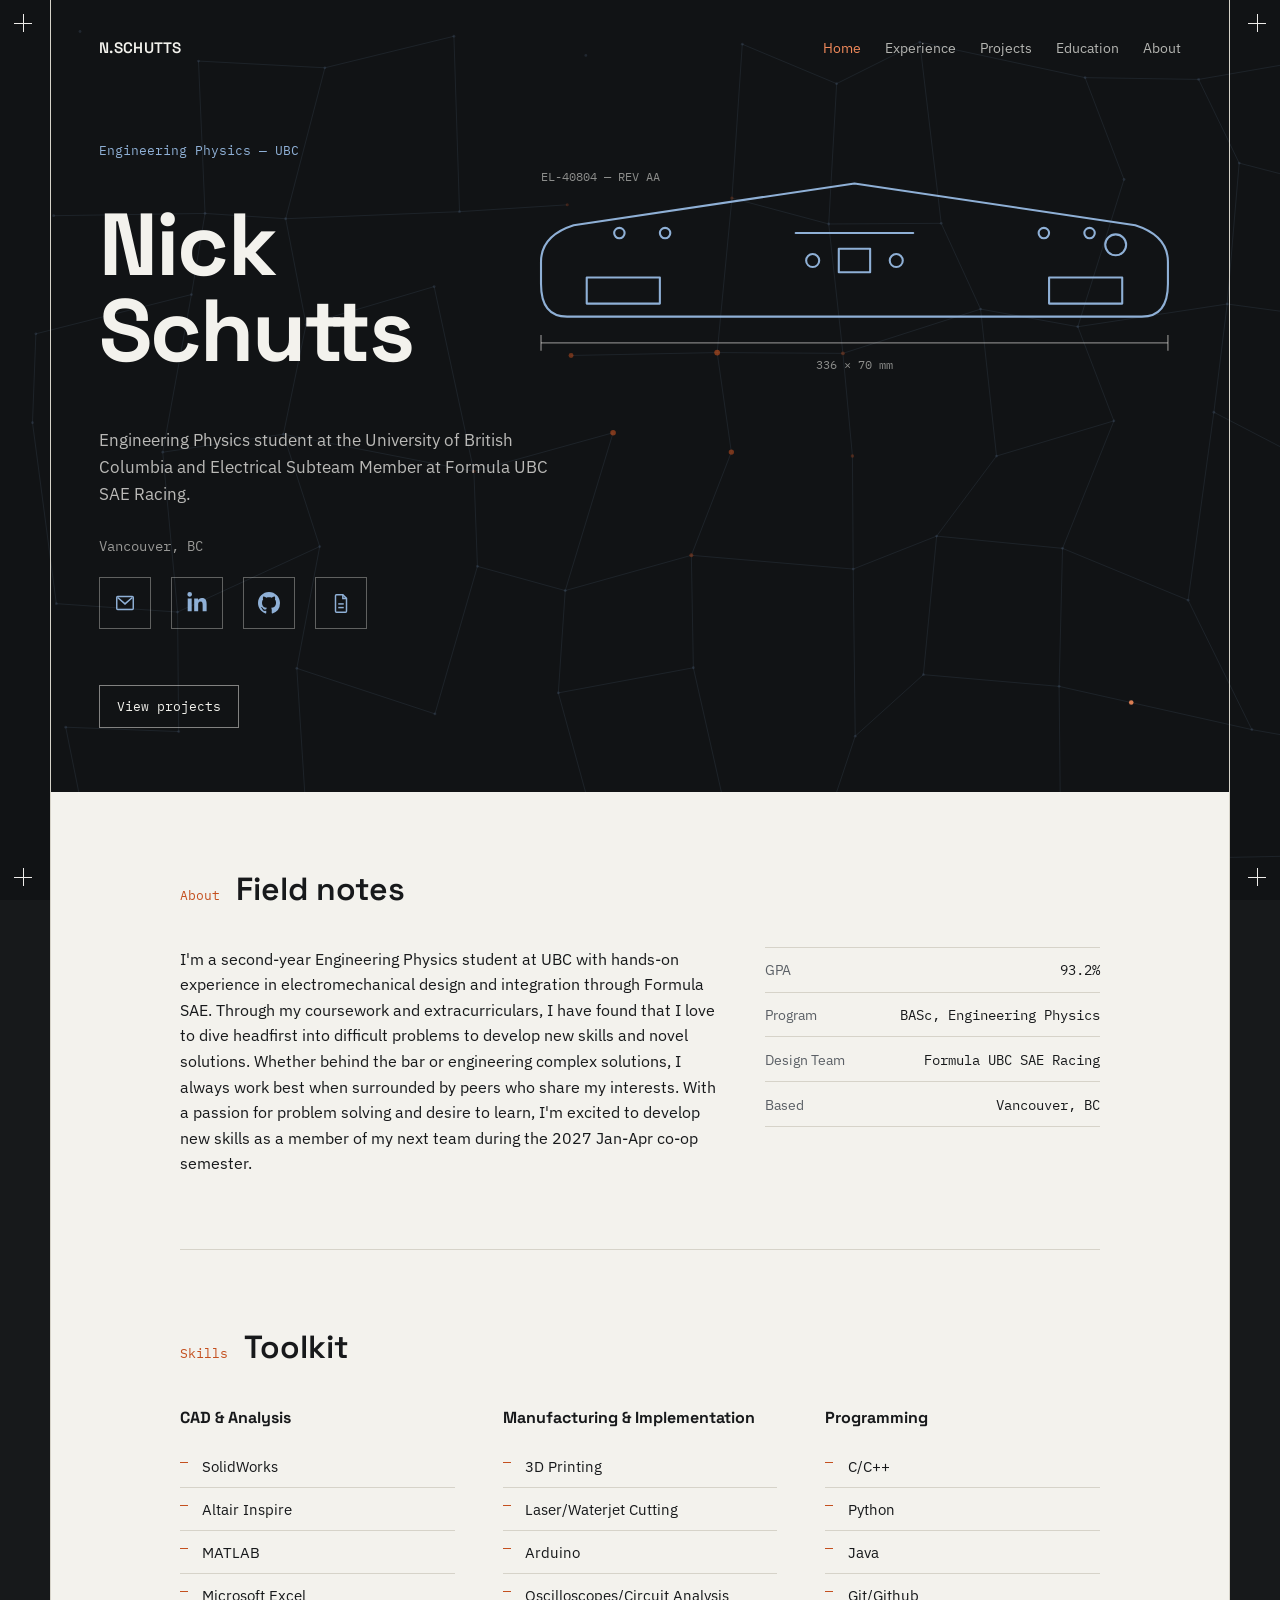
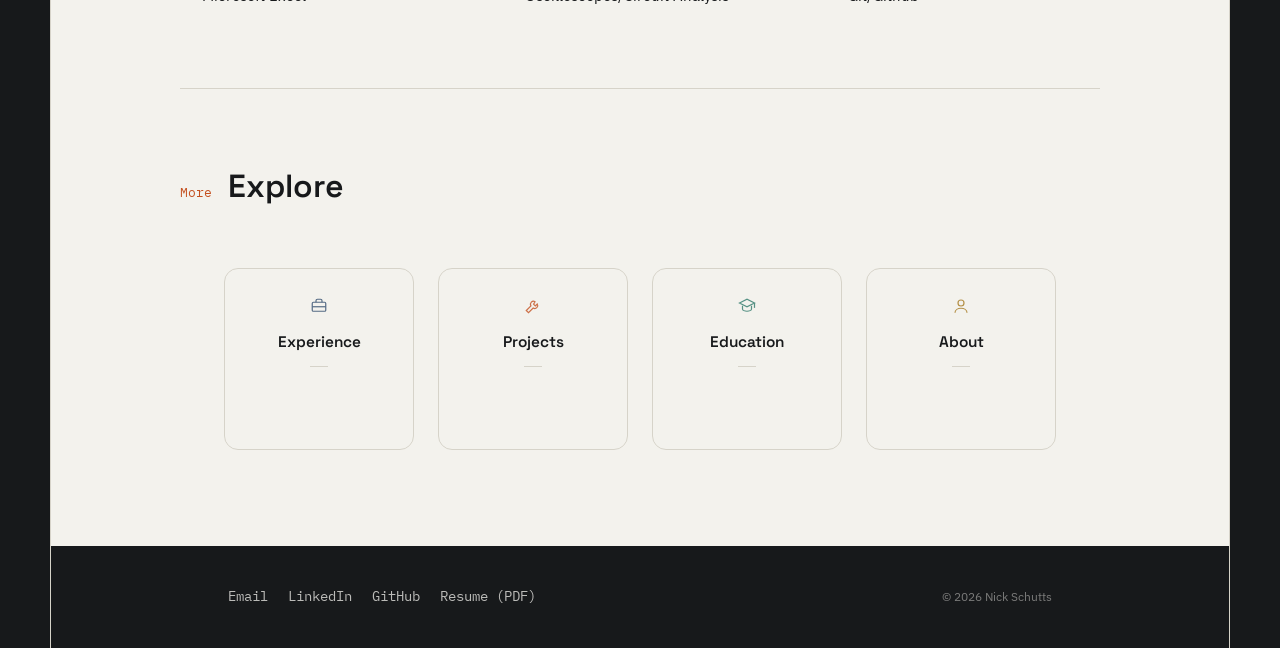
==== commit 14d238b6: "Fix typo in project description paragraph" ====
--- a/index.html
+++ b/index.html
@@ -182,7 +182,7 @@
           </span>
           <h3>Projects</h3>
           <span class="bubble-rule"></span>
-          <p>Dashboard Enclosure, Autonomous Claw &amp; PCB Validation Board.</p>
+          <p>Dashboard Enclosure, Autonomous Claw, PCB Validation Board.</p>
         </a>
         <a class="preview-bubble" href="education.html" style="--accent:#2F7A6B; --accent-soft:rgba(47,122,107,0.18);">
           <span class="bubble-icon">
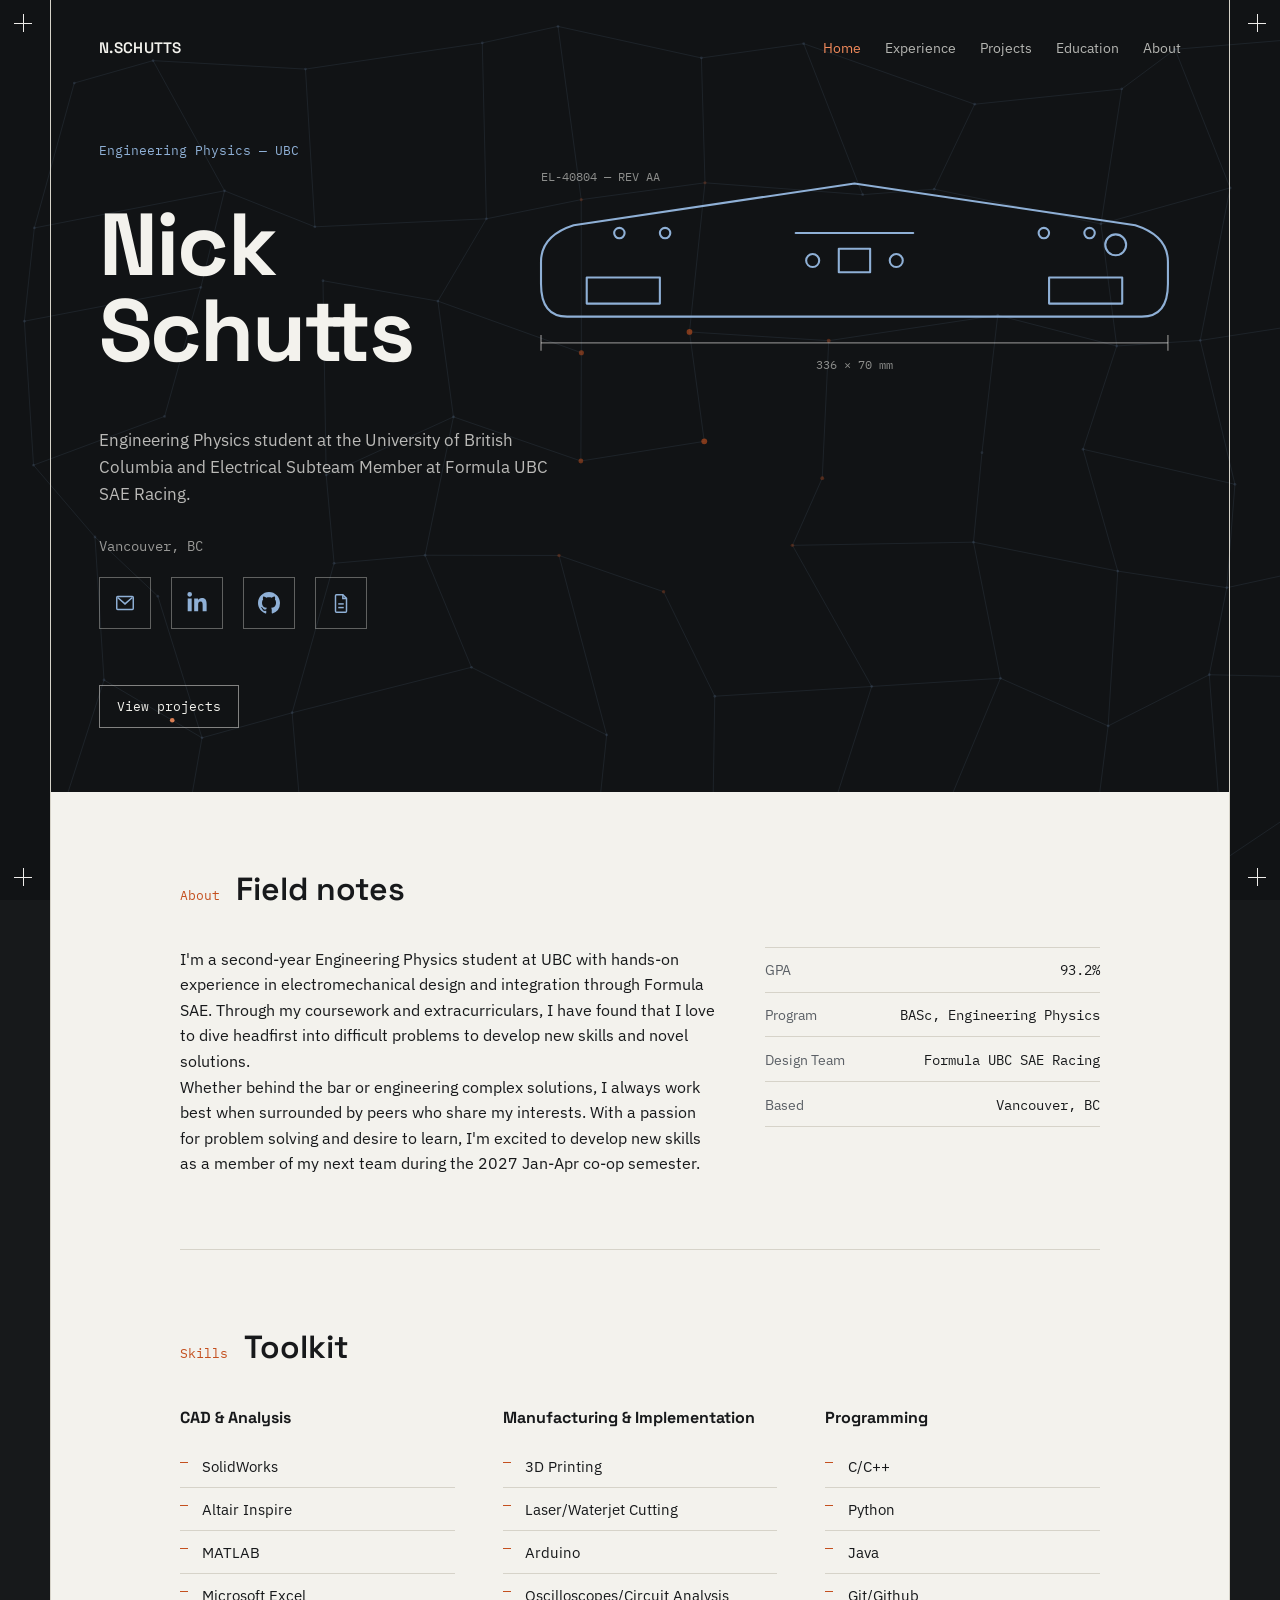
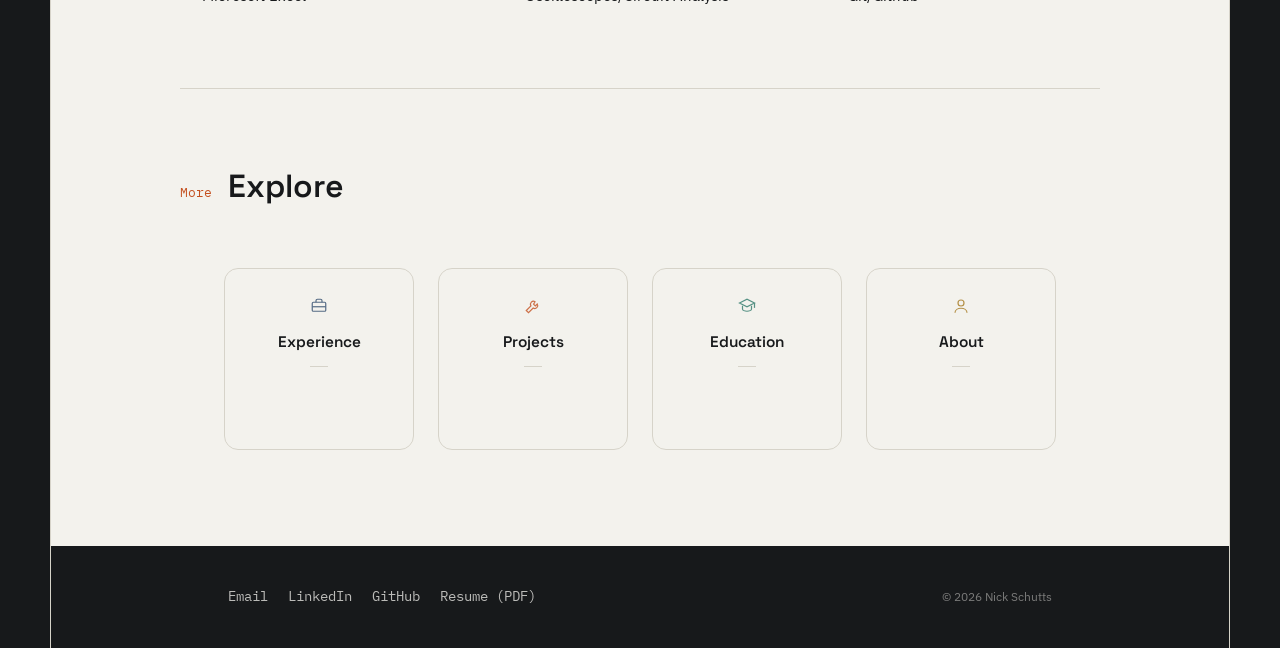
==== commit 5341ade8: "Fix HTML formatting in index.html" ====
--- a/index.html
+++ b/index.html
@@ -111,7 +111,7 @@
           I'm a second-year Engineering Physics student at UBC with hands-on 
           experience in electromechanical design and integration through Formula SAE. 
           Through my coursework and extracurriculars, I have found that I love to dive
-          headfirst into difficult problems to develop new skills and novel solutions.
+          headfirst into difficult problems to develop new skills and novel solutions. <br>
           Whether behind the bar or engineering complex solutions, I always work best 
           when surrounded by peers who share my interests. With a passion for problem solving 
           and desire to learn, I'm excited to develop new skills as a member of my next team
